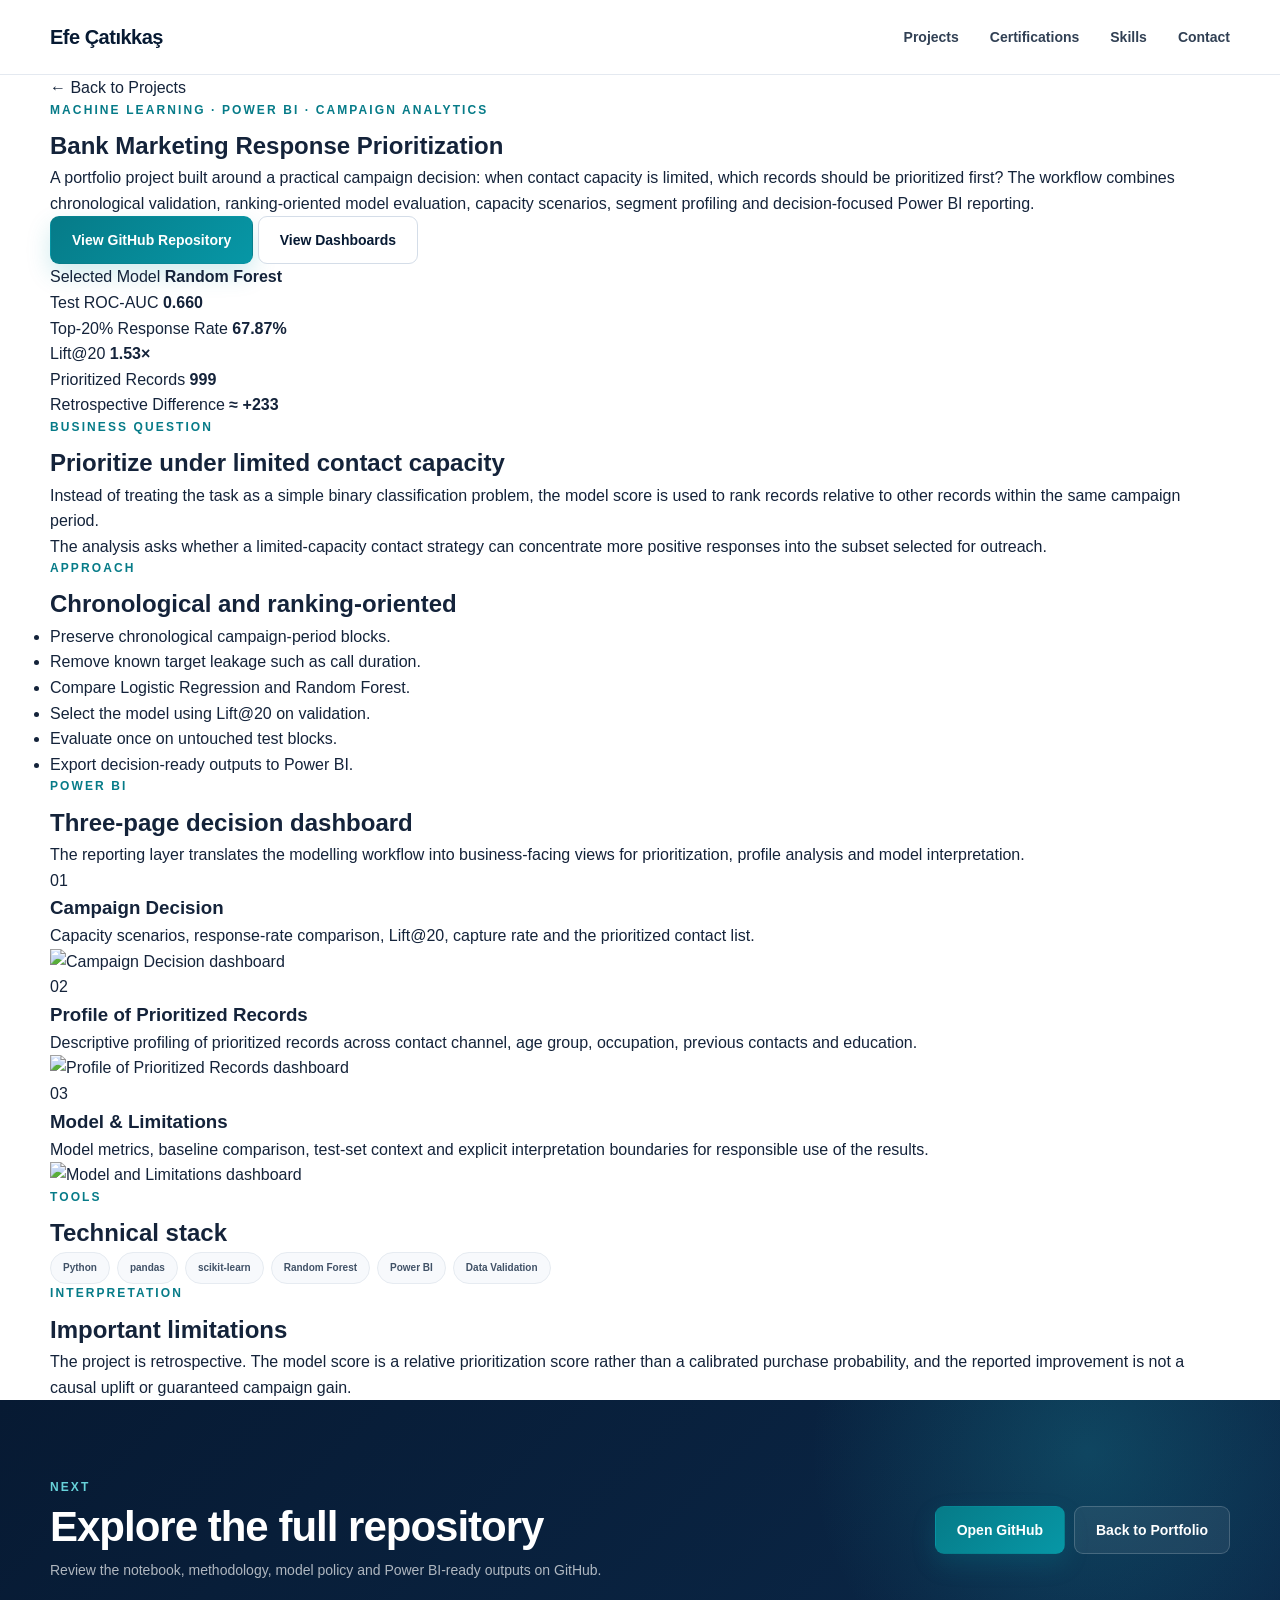
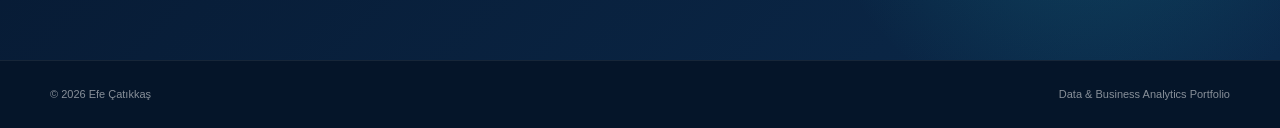
==== projects/bank-marketing.html @ 03efc144 "Add Bank Marketing case study page" ====
<!DOCTYPE html>
<html lang="en">

<head>
  <meta charset="UTF-8">
  <meta name="viewport" content="width=device-width, initial-scale=1.0">
  <meta
    name="description"
    content="Bank Marketing Response Prioritization case study by Efe Çatıkkaş: chronological validation, capacity-based prioritization, segment profiling and Power BI."
  >
  <title>Bank Marketing Response Prioritization | Efe Çatıkkaş</title>
  <link rel="stylesheet" href="../style.css">
</head>

<body class="case-study-page">

  <header class="site-header">
    <div class="container nav-container">
      <a href="../index.html" class="logo">Efe Çatıkkaş</a>
      <nav class="nav-menu">
        <a href="../index.html#projects">Projects</a>
        <a href="../index.html#certifications">Certifications</a>
        <a href="../index.html#skills">Skills</a>
        <a href="../index.html#contact">Contact</a>
      </nav>
    </div>
  </header>

  <main>

    <section class="case-hero">
      <div class="container case-hero-inner">
        <a href="../index.html#projects" class="case-back">← Back to Projects</a>

        <p class="section-kicker">MACHINE LEARNING · POWER BI · CAMPAIGN ANALYTICS</p>

        <h1>Bank Marketing Response Prioritization</h1>

        <p class="case-lead">
          A portfolio project built around a practical campaign decision:
          when contact capacity is limited, which records should be prioritized first?
          The workflow combines chronological validation, ranking-oriented model evaluation,
          capacity scenarios, segment profiling and decision-focused Power BI reporting.
        </p>

        <div class="case-actions">
          <a
            href="https://github.com/efe-catikkas/bank-marketing-response-prioritization_v1"
            target="_blank"
            rel="noopener noreferrer"
            class="btn btn-primary"
          >
            View GitHub Repository
          </a>
          <a href="#dashboards" class="btn btn-secondary">
            View Dashboards
          </a>
        </div>
      </div>
    </section>

    <section class="case-section">
      <div class="container">

        <div class="case-metrics">
          <div class="case-metric">
            <span>Selected Model</span>
            <strong>Random Forest</strong>
          </div>
          <div class="case-metric">
            <span>Test ROC-AUC</span>
            <strong>0.660</strong>
          </div>
          <div class="case-metric">
            <span>Top-20% Response Rate</span>
            <strong>67.87%</strong>
          </div>
          <div class="case-metric">
            <span>Lift@20</span>
            <strong>1.53×</strong>
          </div>
          <div class="case-metric">
            <span>Prioritized Records</span>
            <strong>999</strong>
          </div>
          <div class="case-metric">
            <span>Retrospective Difference</span>
            <strong>≈ +233</strong>
          </div>
        </div>

        <div class="case-two-column">

          <article class="case-panel">
            <p class="section-kicker">BUSINESS QUESTION</p>
            <h2>Prioritize under limited contact capacity</h2>
            <p>
              Instead of treating the task as a simple binary classification problem,
              the model score is used to rank records relative to other records within
              the same campaign period.
            </p>
            <p>
              The analysis asks whether a limited-capacity contact strategy can concentrate
              more positive responses into the subset selected for outreach.
            </p>
          </article>

          <article class="case-panel">
            <p class="section-kicker">APPROACH</p>
            <h2>Chronological and ranking-oriented</h2>
            <ul class="case-list">
              <li>Preserve chronological campaign-period blocks.</li>
              <li>Remove known target leakage such as call duration.</li>
              <li>Compare Logistic Regression and Random Forest.</li>
              <li>Select the model using Lift@20 on validation.</li>
              <li>Evaluate once on untouched test blocks.</li>
              <li>Export decision-ready outputs to Power BI.</li>
            </ul>
          </article>

        </div>

      </div>
    </section>

    <section class="case-section case-section-soft" id="dashboards">
      <div class="container">

        <div class="case-section-heading">
          <p class="section-kicker">POWER BI</p>
          <h2>Three-page decision dashboard</h2>
          <p>
            The reporting layer translates the modelling workflow into business-facing
            views for prioritization, profile analysis and model interpretation.
          </p>
        </div>

        <article class="dashboard-showcase">
          <div class="dashboard-copy">
            <span class="dashboard-number">01</span>
            <div>
              <h3>Campaign Decision</h3>
              <p>
                Capacity scenarios, response-rate comparison, Lift@20,
                capture rate and the prioritized contact list.
              </p>
            </div>
          </div>
          <a
            href="https://raw.githubusercontent.com/efe-catikkas/bank-marketing-response-prioritization_v1/main/images/dashboard_01_campaign_decision.png"
            target="_blank"
            rel="noopener noreferrer"
            class="dashboard-image-link"
          >
            <img
              src="https://raw.githubusercontent.com/efe-catikkas/bank-marketing-response-prioritization_v1/main/images/dashboard_01_campaign_decision.png"
              alt="Campaign Decision dashboard"
              loading="lazy"
            >
          </a>
        </article>

        <article class="dashboard-showcase">
          <div class="dashboard-copy">
            <span class="dashboard-number">02</span>
            <div>
              <h3>Profile of Prioritized Records</h3>
              <p>
                Descriptive profiling of prioritized records across contact channel,
                age group, occupation, previous contacts and education.
              </p>
            </div>
          </div>
          <a
            href="https://raw.githubusercontent.com/efe-catikkas/bank-marketing-response-prioritization_v1/main/images/dashboard_02_target_profile.png"
            target="_blank"
            rel="noopener noreferrer"
            class="dashboard-image-link"
          >
            <img
              src="https://raw.githubusercontent.com/efe-catikkas/bank-marketing-response-prioritization_v1/main/images/dashboard_02_target_profile.png"
              alt="Profile of Prioritized Records dashboard"
              loading="lazy"
            >
          </a>
        </article>

        <article class="dashboard-showcase">
          <div class="dashboard-copy">
            <span class="dashboard-number">03</span>
            <div>
              <h3>Model & Limitations</h3>
              <p>
                Model metrics, baseline comparison, test-set context and explicit
                interpretation boundaries for responsible use of the results.
              </p>
            </div>
          </div>
          <a
            href="https://raw.githubusercontent.com/efe-catikkas/bank-marketing-response-prioritization_v1/main/images/dashboard_03_model_limitations.png"
            target="_blank"
            rel="noopener noreferrer"
            class="dashboard-image-link"
          >
            <img
              src="https://raw.githubusercontent.com/efe-catikkas/bank-marketing-response-prioritization_v1/main/images/dashboard_03_model_limitations.png"
              alt="Model and Limitations dashboard"
              loading="lazy"
            >
          </a>
        </article>

      </div>
    </section>

    <section class="case-section">
      <div class="container">

        <div class="case-two-column">

          <article class="case-panel">
            <p class="section-kicker">TOOLS</p>
            <h2>Technical stack</h2>
            <div class="skill-tags case-tags">
              <span>Python</span>
              <span>pandas</span>
              <span>scikit-learn</span>
              <span>Random Forest</span>
              <span>Power BI</span>
              <span>Data Validation</span>
            </div>
          </article>

          <article class="case-panel">
            <p class="section-kicker">INTERPRETATION</p>
            <h2>Important limitations</h2>
            <p>
              The project is retrospective. The model score is a relative prioritization
              score rather than a calibrated purchase probability, and the reported
              improvement is not a causal uplift or guaranteed campaign gain.
            </p>
          </article>

        </div>

      </div>
    </section>

    <section class="contact-section">
      <div class="container contact-grid">
        <div>
          <p class="section-kicker">NEXT</p>
          <h2>Explore the full repository</h2>
          <p>
            Review the notebook, methodology, model policy and Power BI-ready outputs on GitHub.
          </p>
        </div>
        <div class="contact-actions">
          <a
            href="https://github.com/efe-catikkas/bank-marketing-response-prioritization_v1"
            target="_blank"
            rel="noopener noreferrer"
            class="btn btn-primary"
          >
            Open GitHub
          </a>
          <a href="../index.html#projects" class="btn btn-secondary">
            Back to Portfolio
          </a>
        </div>
      </div>
    </section>

  </main>

  <footer class="footer">
    <div class="container footer-content">
      <p>© 2026 Efe Çatıkkaş</p>
      <p>Data & Business Analytics Portfolio</p>
    </div>
  </footer>

</body>
</html>
---- style.css ----
/* =========================================================
   EFE ÇATIKKAŞ
   DATA & BUSINESS ANALYTICS PORTFOLIO
   ========================================================= */


/* =========================
   ROOT / DESIGN TOKENS
========================= */

:root {
  --navy: #071a33;
  --navy-2: #0b2443;
  --navy-3: #12345a;

  --teal: #0797a6;
  --teal-dark: #067b88;
  --teal-soft: #e8f7f8;

  --blue-soft: #eef5fb;

  --text: #14233a;
  --text-soft: #5f6f82;
  --text-light: #7a8998;

  --white: #ffffff;
  --background: #ffffff;
  --background-soft: #f7f9fc;

  --border: #e1e7ef;
  --border-dark: #d4dde8;

  --shadow-sm:
    0 5px 20px rgba(7, 26, 51, 0.06);

  --shadow-md:
    0 15px 40px rgba(7, 26, 51, 0.10);

  --shadow-lg:
    0 25px 60px rgba(7, 26, 51, 0.14);

  --radius-sm: 10px;
  --radius-md: 16px;
  --radius-lg: 24px;

  --container: 1180px;
}


/* =========================
   RESET
========================= */

* {
  margin: 0;
  padding: 0;
  box-sizing: border-box;
}

html {
  scroll-behavior: smooth;
  scroll-padding-top: 90px;
}

body {
  font-family:
    Inter,
    ui-sans-serif,
    -apple-system,
    BlinkMacSystemFont,
    "Segoe UI",
    Roboto,
    Helvetica,
    Arial,
    sans-serif;

  background: var(--background);
  color: var(--text);
  line-height: 1.6;
  -webkit-font-smoothing: antialiased;
}

a {
  color: inherit;
  text-decoration: none;
}

button,
a {
  -webkit-tap-highlight-color: transparent;
}

img {
  max-width: 100%;
  display: block;
}


/* =========================
   GENERAL LAYOUT
========================= */

.container {
  width: min(calc(100% - 48px), var(--container));
  margin: 0 auto;
}

.section {
  padding: 92px 0;
}

.section-soft {
  background: var(--background-soft);
}

.section-heading {
  display: flex;
  align-items: flex-end;
  justify-content: space-between;
  gap: 40px;
  margin-bottom: 40px;
}

.section-heading h2 {
  font-size: clamp(30px, 4vw, 42px);
  line-height: 1.15;
  letter-spacing: -1.3px;
  color: var(--navy);
}

.section-kicker {
  color: var(--teal-dark);
  font-size: 12px;
  font-weight: 800;
  letter-spacing: 2.1px;
  margin-bottom: 7px;
}

.section-description {
  max-width: 540px;
  color: var(--text-soft);
  font-size: 15px;
}


/* =========================
   NAVIGATION
========================= */

.site-header {
  position: sticky;
  top: 0;
  z-index: 1000;

  background: rgba(255, 255, 255, 0.92);
  backdrop-filter: blur(16px);
  -webkit-backdrop-filter: blur(16px);

  border-bottom: 1px solid rgba(225, 231, 239, 0.9);
}

.nav-container {
  min-height: 74px;

  display: flex;
  align-items: center;
  justify-content: space-between;
  gap: 30px;
}

.logo {
  color: var(--navy);
  font-weight: 800;
  font-size: 20px;
  letter-spacing: -0.5px;
  transition: color 0.2s ease;
}

.logo:hover {
  color: var(--teal-dark);
}

.nav-menu {
  display: flex;
  align-items: center;
  gap: 31px;
}

.nav-menu a {
  position: relative;

  font-size: 14px;
  font-weight: 600;
  color: #314054;

  transition: color 0.2s ease;
}

.nav-menu a::after {
  content: "";
  position: absolute;

  left: 0;
  bottom: -7px;

  width: 0;
  height: 2px;

  background: var(--teal);
  border-radius: 99px;

  transition: width 0.22s ease;
}

.nav-menu a:hover {
  color: var(--teal-dark);
}

.nav-menu a:hover::after {
  width: 100%;
}


/* =========================
   BUTTONS
========================= */

.btn {
  min-height: 48px;

  display: inline-flex;
  align-items: center;
  justify-content: center;

  padding: 0 21px;

  border-radius: 9px;

  font-size: 14px;
  font-weight: 700;

  border: 1px solid transparent;

  transition:
    transform 0.2s ease,
    box-shadow 0.2s ease,
    background 0.2s ease,
    border-color 0.2s ease;
}

.btn:hover {
  transform: translateY(-2px);
}

.btn-primary {
  background: linear-gradient(
    135deg,
    var(--teal-dark),
    var(--teal)
  );

  color: white;

  box-shadow:
    0 10px 25px rgba(7, 151, 166, 0.19);
}

.btn-primary:hover {
  box-shadow:
    0 14px 32px rgba(7, 151, 166, 0.26);
}

.btn-secondary {
  background: white;
  color: var(--navy);

  border-color: var(--border-dark);
}

.btn-secondary:hover {
  border-color: var(--teal);
  box-shadow: var(--shadow-sm);
}


/* =========================
   HERO
========================= */

.hero {
  position: relative;
  overflow: hidden;

  padding: 90px 0 98px;

  background:
    radial-gradient(
      circle at 90% 25%,
      rgba(7, 151, 166, 0.12),
      transparent 30%
    ),
    radial-gradient(
      circle at 72% 72%,
      rgba(39, 115, 180, 0.08),
      transparent 25%
    ),
    linear-gradient(
      180deg,
      #ffffff 0%,
      #fbfdff 100%
    );
}

.hero::before {
  content: "";

  position: absolute;
  width: 400px;
  height: 400px;

  top: 45px;
  right: -145px;

  border-radius: 50%;

  background:
    linear-gradient(
      135deg,
      rgba(7, 151, 166, 0.10),
      rgba(7, 151, 166, 0)
    );

  pointer-events: none;
}

.hero-grid {
  display: grid;
  grid-template-columns:
    minmax(0, 1.05fr)
    minmax(420px, 0.95fr);

  align-items: center;
  gap: 76px;
}

.hero-content {
  position: relative;
  z-index: 5;
}

.eyebrow {
  margin-bottom: 16px;

  color: #58708a;

  font-size: 12px;
  font-weight: 800;

  letter-spacing: 2.25px;
}

.hero h1 {
  color: var(--navy);

  font-size: clamp(54px, 7vw, 83px);
  line-height: 0.98;

  letter-spacing: -4px;
  font-weight: 800;

  margin-bottom: 25px;
}

.hero-description {
  max-width: 650px;

  color: var(--text-soft);

  font-size: clamp(18px, 2vw, 21px);
  line-height: 1.55;
}

.hero-actions {
  display: flex;
  flex-wrap: wrap;
  gap: 12px;

  margin-top: 33px;
}


/* =========================
   HERO ANALYTICS GRAPHIC
========================= */

.hero-visual {
  position: relative;

  min-height: 420px;

  display: flex;
  align-items: center;
  justify-content: center;
}

.analytics-card {
  background: rgba(255, 255, 255, 0.95);

  border: 1px solid rgba(210, 220, 231, 0.88);

  box-shadow: var(--shadow-md);
}

.main-analytics-card {
  position: relative;
  z-index: 3;

  width: min(100%, 430px);

  padding: 30px;

  border-radius: 20px;

  transform: rotate(-1deg);
}

.card-label {
  display: inline-block;

  color: var(--teal-dark);

  font-size: 10px;
  font-weight: 800;

  letter-spacing: 1.7px;

  margin-bottom: 8px;
}

.main-analytics-card h3 {
  color: var(--navy);

  font-size: 24px;
  line-height: 1.2;

  margin-bottom: 25px;
}

.mini-chart {
  height: 135px;

  padding: 15px 10px 0;

  display: flex;
  align-items: flex-end;
  justify-content: space-between;
  gap: 10px;

  border-bottom: 1px solid var(--border);

  background:
    repeating-linear-gradient(
      to bottom,
      transparent,
      transparent 32px,
      rgba(225, 231, 239, 0.75) 33px
    );
}

.mini-chart span {
  width: 10%;

  border-radius: 5px 5px 0 0;

  background:
    linear-gradient(
      to top,
      var(--teal-dark),
      #39bec8
    );
}

.hero-metrics {
  display: grid;
  grid-template-columns: repeat(3, 1fr);

  gap: 8px;

  margin-top: 19px;
}

.hero-metrics div {
  padding: 13px 8px;

  text-align: center;

  background: var(--background-soft);

  border-radius: 9px;
}

.hero-metrics strong {
  display: block;

  color: var(--teal-dark);

  font-size: 13px;
}

.hero-metrics span {
  display: block;

  margin-top: 2px;

  color: var(--text-light);

  font-size: 9px;
}

.floating-card {
  position: absolute;

  width: 175px;

  padding: 18px;

  border-radius: 14px;

  z-index: 2;
}

.floating-card span {
  display: block;

  color: var(--text-light);

  font-size: 10px;
  font-weight: 600;

  margin-bottom: 4px;
}

.floating-card strong {
  display: block;

  color: var(--navy);

  font-size: 13px;
}

.floating-card-one {
  left: -10px;
  bottom: 53px;

  transform: rotate(-5deg);
}

.floating-card-two {
  right: -18px;
  top: 44px;

  transform: rotate(5deg);
}


/* =========================
   PROJECTS
========================= */

.projects-grid {
  display: grid;

  grid-template-columns: repeat(3, 1fr);

  gap: 22px;
}

.project-card {
  overflow: hidden;

  display: flex;
  flex-direction: column;

  background: white;

  border: 1px solid var(--border);

  border-radius: var(--radius-md);

  box-shadow: var(--shadow-sm);

  transition:
    transform 0.25s ease,
    box-shadow 0.25s ease,
    border-color 0.25s ease;
}

.project-card:hover {
  transform: translateY(-7px);

  border-color: #cbd8e4;

  box-shadow: var(--shadow-md);
}

.project-preview {
  min-height: 250px;

  padding: 22px;

  border-bottom: 1px solid var(--border);

  background:
    linear-gradient(
      145deg,
      #f3f8fb,
      #ffffff
    );
}

.preview-top {
  display: flex;
  align-items: center;
  justify-content: space-between;

  margin-bottom: 22px;

  font-size: 10px;
  font-weight: 800;

  letter-spacing: 1.1px;

  color: var(--text-light);
}

.preview-top span:last-child {
  color: var(--teal-dark);
}

.preview-kpis {
  display: grid;

  grid-template-columns: repeat(3, 1fr);

  gap: 8px;

  margin-bottom: 25px;
}

.preview-kpis div {
  padding: 11px 8px;

  background: white;

  border: 1px solid var(--border);
  border-radius: 8px;

  box-shadow:
    0 4px 12px rgba(7, 26, 51, 0.035);
}

.preview-kpis small {
  display: block;

  color: var(--text-light);

  font-size: 9px;

  margin-bottom: 2px;
}

.preview-kpis strong {
  color: var(--navy);

  font-size: 15px;
}


/* Power BI preview */

.powerbi-preview {
  background:
    linear-gradient(
      135deg,
      #edf9fa,
      #f7fbfe 50%,
      #ffffff
    );
}

.preview-chart {
  height: 100px;

  display: flex;
  align-items: flex-end;
  gap: 8px;

  padding: 12px 14px 0;

  border-radius: 8px;

  background: rgba(255, 255, 255, 0.9);

  border: 1px solid var(--border);
}

.preview-chart span {
  flex: 1;

  min-height: 12px;

  background:
    linear-gradient(
      to top,
      #087d8a,
      #31b7c2
    );

  border-radius: 3px 3px 0 0;
}


/* Forensic preview */

.forensic-preview {
  background:
    linear-gradient(
      135deg,
      #f3f7fb,
      #ffffff
    );
}

.risk-bars {
  padding: 14px;

  border: 1px solid var(--border);

  border-radius: 9px;

  background: white;
}

.risk-bars div {
  display: grid;

  grid-template-columns: 98px 1fr;

  align-items: center;

  gap: 9px;

  margin-bottom: 11px;
}

.risk-bars div:last-child {
  margin-bottom: 0;
}

.risk-bars span {
  color: var(--text-soft);

  font-size: 9px;
}

.risk-bars i {
  display: block;

  height: 9px;

  border-radius: 99px;

  background:
    linear-gradient(
      to right,
      var(--navy-3),
      #4c85ba
    );
}


/* P2P preview */

.process-preview {
  background:
    linear-gradient(
      135deg,
      #eff8fb,
      #ffffff
    );
}

.process-flow {
  display: flex;
  align-items: center;
  justify-content: space-between;

  gap: 4px;

  margin: 37px 0 34px;
}

.process-flow div {
  flex: 1;

  padding: 12px 4px;

  background: white;

  border: 1px solid #bbd7e2;

  border-radius: 7px;

  color: var(--navy);

  text-align: center;

  font-size: 9px;
  font-weight: 700;

  box-shadow:
    0 4px 10px rgba(7, 26, 51, 0.04);
}

.process-flow span {
  color: var(--teal);
  font-size: 14px;
  font-weight: 800;
}

.process-summary {
  display: grid;
  grid-template-columns: repeat(2, 1fr);

  gap: 8px;
}

.process-summary div {
  padding: 10px;

  background: white;

  border: 1px solid var(--border);

  border-radius: 8px;
}

.process-summary small {
  display: block;

  color: var(--text-light);

  font-size: 9px;
}

.process-summary strong {
  color: var(--navy);
  font-size: 15px;
}


/* Project content */

.project-content {
  flex: 1;

  display: flex;
  flex-direction: column;

  padding: 23px;
}

.project-content h3 {
  min-height: 54px;

  color: var(--navy);

  font-size: 19px;
  line-height: 1.35;

  letter-spacing: -0.3px;

  margin-bottom: 13px;
}

.tags,
.skill-tags {
  display: flex;
  flex-wrap: wrap;

  gap: 7px;
}

.tags {
  margin-bottom: 15px;
}

.tags span,
.skill-tags span {
  display: inline-flex;
  align-items: center;

  min-height: 29px;

  padding: 0 10px;

  border-radius: 99px;

  background: #edf4f7;

  color: #3d6273;

  font-size: 10px;
  font-weight: 650;
}

.project-content p {
  color: var(--text-soft);

  font-size: 13px;
  line-height: 1.65;

  margin-bottom: 20px;
}

.project-actions {
  display: flex;
  gap: 8px;

  margin-top: auto;
}

.project-link {
  min-height: 42px;

  display: inline-flex;
  align-items: center;
  justify-content: center;

  flex: 1;

  padding: 0 14px;

  border-radius: 8px;

  border: 1px solid var(--border-dark);

  color: var(--navy);

  font-size: 12px;
  font-weight: 700;

  transition:
    background 0.2s ease,
    color 0.2s ease,
    border-color 0.2s ease,
    transform 0.2s ease;
}

.project-link:hover {
  transform: translateY(-1px);

  border-color: var(--teal);
}

.primary-link {
  color: white;

  background: var(--navy);

  border-color: var(--navy);
}

.primary-link:hover {
  color: white;

  background: var(--navy-2);

  border-color: var(--navy-2);
}


/* =========================
   CERTIFICATIONS
========================= */

.certifications-grid {
  display: grid;

  grid-template-columns: repeat(2, 1fr);

  gap: 20px;
}

.cert-card {
  min-height: 220px;

  display: grid;
  grid-template-columns: 54px 1fr;

  align-items: start;

  gap: 17px;

  padding: 24px;

  background: white;

  border: 1px solid var(--border);

  border-radius: var(--radius-md);

  box-shadow: var(--shadow-sm);

  transition:
    transform 0.22s ease,
    box-shadow 0.22s ease;
}

.cert-card:hover {
  transform: translateY(-5px);
  box-shadow: var(--shadow-md);
}

.cert-icon {
  width: 50px;
  height: 50px;

  display: flex;
  align-items: center;
  justify-content: center;

  border-radius: 13px;

  background:
    linear-gradient(
      135deg,
      var(--navy),
      var(--teal)
    );

  color: white;

  font-size: 20px;
  font-weight: 800;
}

.issuer {
  color: var(--teal-dark);

  font-size: 11px;
  font-weight: 800;

  letter-spacing: 0.6px;

  margin-bottom: 3px;
}

.cert-card h3 {
  color: var(--navy);

  font-size: 17px;
  line-height: 1.35;

  margin-bottom: 9px;
}

.cert-card p:not(.issuer) {
  color: var(--text-soft);

  font-size: 12px;
  line-height: 1.6;

  margin-bottom: 12px;
}

.text-link {
  color: var(--teal-dark);

  font-size: 12px;
  font-weight: 750;
}

.text-link:hover {
  text-decoration: underline;
}


/* =========================
   SKILLS
========================= */

.skills-grid {
  display: grid;

  grid-template-columns: repeat(3, 1fr);

  gap: 20px;
}

.skill-card {
  min-height: 160px;

  padding: 24px;

  background: white;

  border: 1px solid var(--border);

  border-radius: var(--radius-md);

  box-shadow: var(--shadow-sm);
}

.skill-card h3 {
  color: var(--navy);

  font-size: 17px;

  margin-bottom: 18px;
}

.skill-tags span {
  min-height: 32px;

  padding: 0 12px;

  background: var(--background-soft);

  border: 1px solid #e6ebf1;

  color: #415267;
}


/* =========================
   EDUCATION
========================= */

.education-card {
  display: flex;
  align-items: center;
  justify-content: space-between;

  gap: 40px;

  padding: 30px 32px;

  background: white;

  border: 1px solid var(--border);

  border-radius: var(--radius-md);

  box-shadow: var(--shadow-sm);
}

.education-card h3 {
  color: var(--navy);

  font-size: 20px;

  margin-bottom: 8px;
}

.education-card p:not(.issuer) {
  max-width: 670px;

  color: var(--text-soft);

  font-size: 13px;
}

.education-highlight {
  flex-shrink: 0;

  padding: 10px 16px;

  border-radius: 99px;

  background: var(--teal-soft);

  color: var(--teal-dark);

  font-size: 12px;
  font-weight: 800;
}


/* =========================
   CONTACT
========================= */

.contact-section {
  padding: 78px 0;

  color: white;

  background:
    radial-gradient(
      circle at 85% 20%,
      rgba(33, 185, 198, 0.22),
      transparent 25%
    ),
    linear-gradient(
      135deg,
      #071a33,
      #0b294a
    );
}

.contact-section .section-kicker {
  color: #67d2da;
}

.contact-grid {
  display: flex;
  align-items: center;
  justify-content: space-between;

  gap: 50px;
}

.contact-section h2 {
  font-size: clamp(30px, 4vw, 42px);

  line-height: 1.1;

  letter-spacing: -1px;

  margin-bottom: 9px;
}

.contact-section p:not(.section-kicker) {
  color: rgba(255, 255, 255, 0.68);

  font-size: 14px;
}

.contact-actions {
  display: flex;
  flex-wrap: wrap;
  justify-content: flex-end;

  gap: 9px;
}

.contact-section .btn-secondary {
  background: rgba(255, 255, 255, 0.07);

  color: white;

  border-color: rgba(255, 255, 255, 0.18);
}

.contact-section .btn-secondary:hover {
  border-color: rgba(255, 255, 255, 0.5);

  background: rgba(255, 255, 255, 0.12);
}


/* =========================
   FOOTER
========================= */

.footer {
  padding: 25px 0;

  background: #051529;

  color: rgba(255, 255, 255, 0.52);

  border-top: 1px solid rgba(255, 255, 255, 0.07);
}

.footer-content {
  display: flex;
  align-items: center;
  justify-content: space-between;

  gap: 20px;

  font-size: 11px;
}


/* =========================
   RESPONSIVE - TABLET
========================= */

@media (max-width: 1000px) {

  .hero-grid {
    grid-template-columns: 1fr;
    gap: 30px;
  }

  .hero {
    padding-top: 70px;
  }

  .hero-content {
    max-width: 760px;
  }

  .hero-visual {
    width: 100%;
    max-width: 650px;

    margin: 0 auto;
  }

  .projects-grid,
  .certifications-grid,
  .skills-grid {
    grid-template-columns: repeat(2, 1fr);
  }

  .project-card:last-child {
    grid-column: 1 / -1;
    max-width: 560px;
    width: 100%;
    margin: 0 auto;
  }

  .section-heading {
    align-items: flex-start;
    flex-direction: column;

    gap: 10px;
  }

  .contact-grid {
    flex-direction: column;
    align-items: flex-start;
  }

  .contact-actions {
    justify-content: flex-start;
  }

}


/* =========================
   RESPONSIVE - MOBILE
========================= */

@media (max-width: 720px) {

  .container {
    width: min(calc(100% - 32px), var(--container));
  }

  .section {
    padding: 68px 0;
  }


  /* Nav */

  .nav-container {
    min-height: 66px;
  }

  .logo {
    font-size: 17px;
  }

  .nav-menu {
    gap: 15px;

    overflow-x: auto;

    max-width: 65%;

    scrollbar-width: none;
  }

  .nav-menu::-webkit-scrollbar {
    display: none;
  }

  .nav-menu a {
    flex-shrink: 0;

    font-size: 11px;
  }


  /* Hero */

  .hero {
    padding: 65px 0 70px;
  }

  .hero h1 {
    font-size: clamp(48px, 16vw, 67px);

    letter-spacing: -3px;
  }

  .eyebrow {
    font-size: 10px;
  }

  .hero-description {
    font-size: 17px;
  }

  .hero-actions {
    display: grid;
    grid-template-columns: 1fr;
  }

  .hero-actions .btn {
    width: 100%;
  }

  .hero-visual {
    min-height: 350px;
  }

  .main-analytics-card {
    padding: 22px;
  }

  .floating-card {
    display: none;
  }


  /* Sections */

  .projects-grid,
  .certifications-grid,
  .skills-grid {
    grid-template-columns: 1fr;
  }

  .project-card:last-child {
    grid-column: auto;

    max-width: none;
  }

  .project-preview {
    min-height: 230px;
  }

  .cert-card {
    grid-template-columns: 47px 1fr;
  }


  /* Education */

  .education-card {
    flex-direction: column;
    align-items: flex-start;

    padding: 25px;
  }


  /* Contact */

  .contact-section {
    padding: 65px 0;
  }

  .contact-actions {
    display: grid;
    grid-template-columns: repeat(2, 1fr);

    width: 100%;
  }


  /* Footer */

  .footer-content {
    flex-direction: column;
    align-items: flex-start;

    gap: 5px;
  }

}


/* =========================
   RESPONSIVE - SMALL MOBILE
========================= */

@media (max-width: 470px) {

  .nav-menu a:nth-child(4),
  .nav-menu a:nth-child(5) {
    display: none;
  }

  .hero-metrics {
    grid-template-columns: 1fr;
  }

  .mini-chart {
    height: 115px;
  }

  .preview-kpis {
    grid-template-columns: 1fr;
  }

  .project-preview {
    min-height: auto;
  }

  .process-flow {
    flex-wrap: wrap;
  }

  .process-flow div {
    min-width: 40%;
  }

  .process-flow span {
    display: none;
  }

  .project-actions {
    flex-direction: column;
  }

  .contact-actions {
    grid-template-columns: 1fr;
  }

}/* Efe Çatıkkaş Portfolio Styles */


/* Certificate thumbnail + hover preview */

.cert-card-with-preview {
  grid-template-columns: 104px 1fr;
}

.certificate-thumb {
  position: relative;

  width: 104px;
  aspect-ratio: 1.414 / 1;

  display: block;
  align-self: start;

  overflow: visible;

  border: 1px solid var(--border-dark);
  border-radius: 9px;

  background: white;

  box-shadow:
    0 7px 18px rgba(7, 26, 51, 0.10);

  cursor: zoom-in;

  transition:
    transform 0.2s ease,
    box-shadow 0.2s ease;
}

.certificate-thumb > img {
  width: 100%;
  height: 100%;

  object-fit: contain;

  border-radius: 8px;
}

.certificate-thumb:hover {
  transform: translateY(-2px);

  box-shadow:
    0 10px 25px rgba(7, 26, 51, 0.15);
}

.certificate-thumb::after {
  content: "";

  position: fixed;
  inset: 0;

  z-index: 1998;

  background: rgba(3, 15, 30, 0.64);

  opacity: 0;
  visibility: hidden;

  pointer-events: none;

  transition:
    opacity 0.22s ease,
    visibility 0.22s ease;
}

.certificate-preview {
  position: fixed;

  left: 50%;
  top: 50%;

  z-index: 1999;

  width: min(86vw, 1100px);

  padding: 10px;

  background: white;

  border: 1px solid rgba(255, 255, 255, 0.65);
  border-radius: 14px;

  box-shadow:
    0 28px 80px rgba(0, 0, 0, 0.38);

  opacity: 0;
  visibility: hidden;

  pointer-events: none;

  transform:
    translate(-50%, -50%)
    scale(0.94);

  transition:
    opacity 0.22s ease,
    visibility 0.22s ease,
    transform 0.22s ease;
}

.certificate-preview img {
  width: 100%;
  max-height: 82vh;

  object-fit: contain;

  border-radius: 8px;
}

.certificate-thumb:hover::after,
.certificate-thumb:focus-visible::after {
  opacity: 1;
  visibility: visible;
}

.certificate-thumb:hover .certificate-preview,
.certificate-thumb:focus-visible .certificate-preview {
  opacity: 1;
  visibility: visible;

  transform:
    translate(-50%, -50%)
    scale(1);
}

@media (hover: none), (max-width: 720px) {

  .cert-card-with-preview {
    grid-template-columns: 92px 1fr;
  }

  .certificate-thumb {
    width: 92px;
  }

  .certificate-thumb::after,
  .certificate-preview {
    display: none;
  }

}
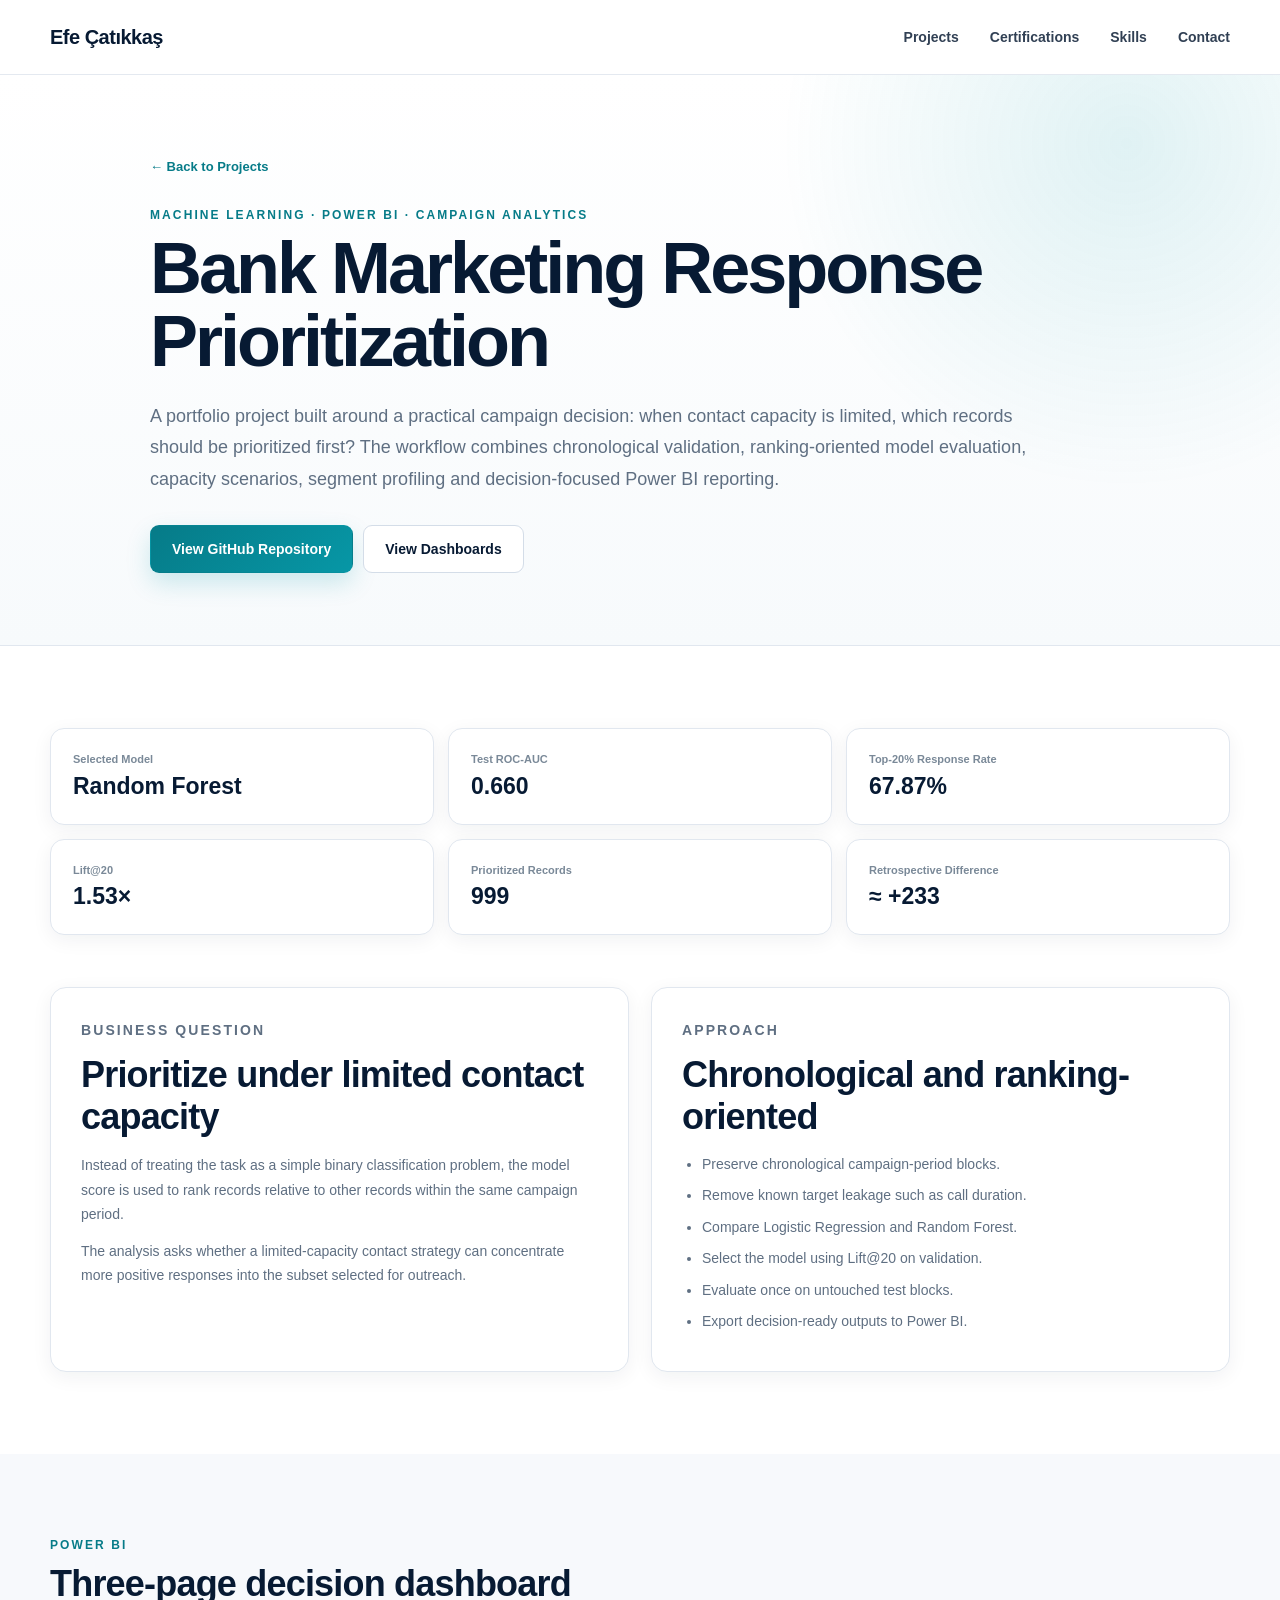
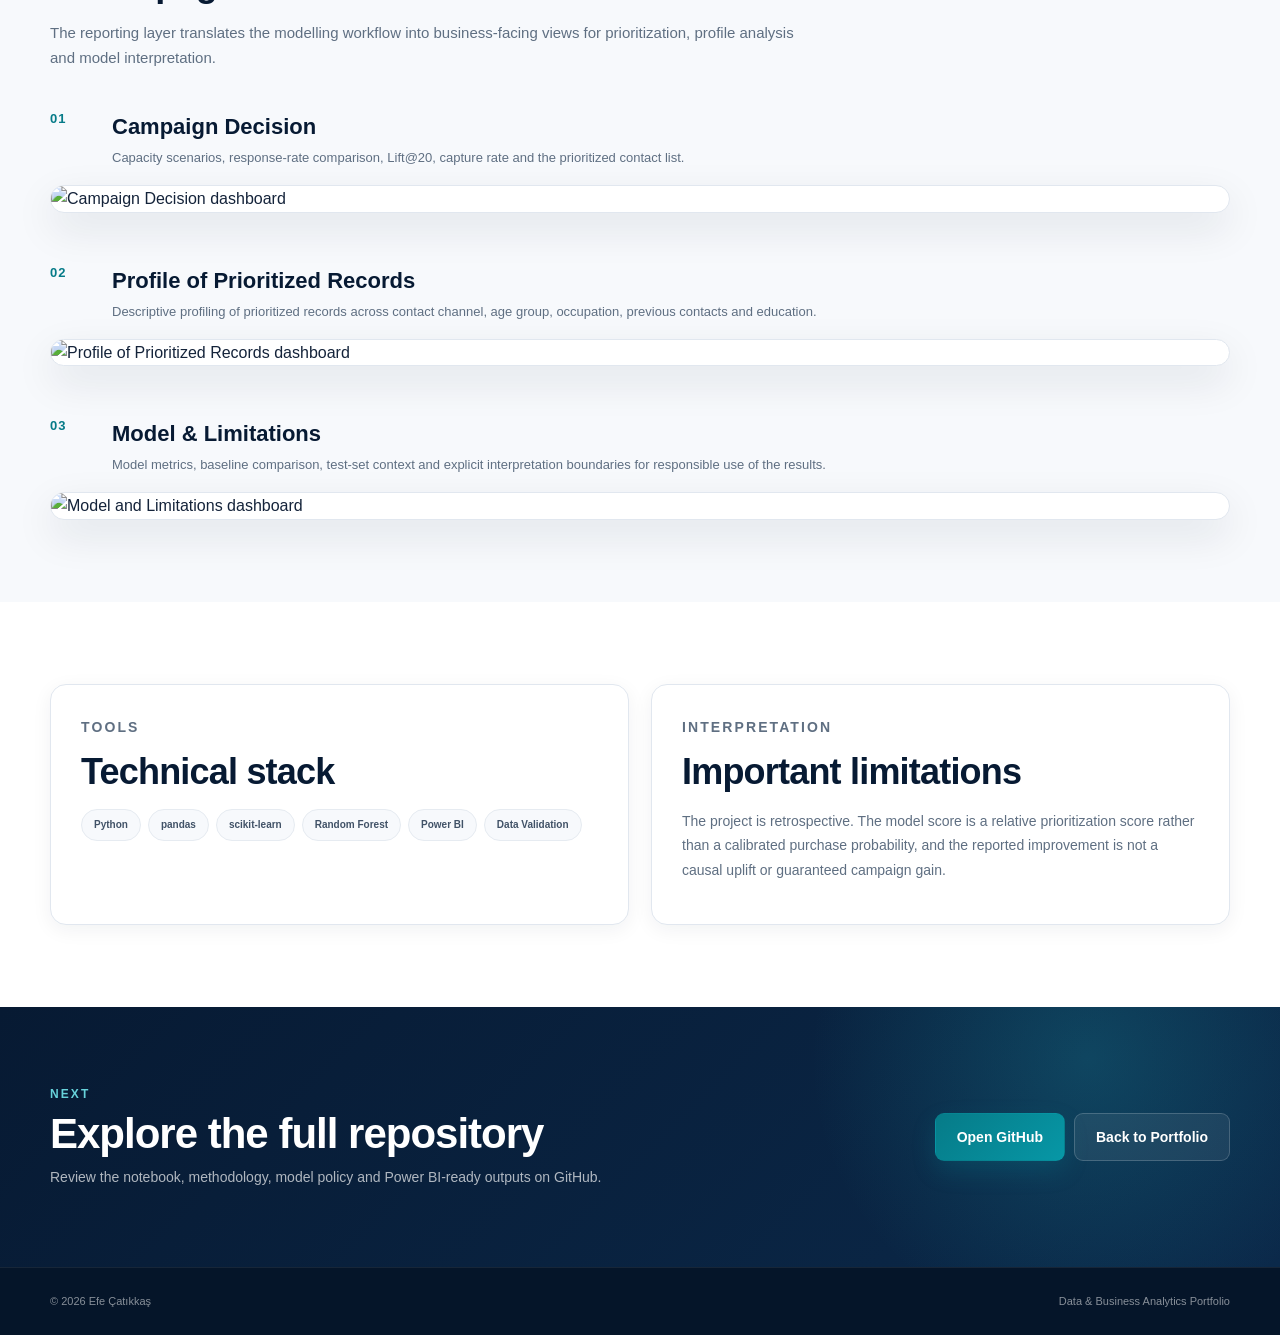
==== commit 7d6548eb: "Use English Bank Marketing dashboard images" ====
--- a/projects/bank-marketing.html
+++ b/projects/bank-marketing.html
@@ -147,13 +147,13 @@
             </div>
           </div>
           <a
-            href="https://raw.githubusercontent.com/efe-catikkas/bank-marketing-response-prioritization_v1/main/images/dashboard_01_campaign_decision.png"
+            href="../assets/projects/bank-marketing/dashboard_01_campaign_decision.png"
             target="_blank"
             rel="noopener noreferrer"
             class="dashboard-image-link"
           >
             <img
-              src="https://raw.githubusercontent.com/efe-catikkas/bank-marketing-response-prioritization_v1/main/images/dashboard_01_campaign_decision.png"
+              src="../assets/projects/bank-marketing/dashboard_01_campaign_decision.png"
               alt="Campaign Decision dashboard"
               loading="lazy"
             >
@@ -172,13 +172,13 @@
             </div>
           </div>
           <a
-            href="https://raw.githubusercontent.com/efe-catikkas/bank-marketing-response-prioritization_v1/main/images/dashboard_02_target_profile.png"
+            href="../assets/projects/bank-marketing/dashboard_02_target_profile.png"
             target="_blank"
             rel="noopener noreferrer"
             class="dashboard-image-link"
           >
             <img
-              src="https://raw.githubusercontent.com/efe-catikkas/bank-marketing-response-prioritization_v1/main/images/dashboard_02_target_profile.png"
+              src="../assets/projects/bank-marketing/dashboard_02_target_profile.png"
               alt="Profile of Prioritized Records dashboard"
               loading="lazy"
             >
@@ -197,13 +197,13 @@
             </div>
           </div>
           <a
-            href="https://raw.githubusercontent.com/efe-catikkas/bank-marketing-response-prioritization_v1/main/images/dashboard_03_model_limitations.png"
+            href="../assets/projects/bank-marketing/dashboard_03_model_limitations.png"
             target="_blank"
             rel="noopener noreferrer"
             class="dashboard-image-link"
           >
             <img
-              src="https://raw.githubusercontent.com/efe-catikkas/bank-marketing-response-prioritization_v1/main/images/dashboard_03_model_limitations.png"
+              src="../assets/projects/bank-marketing/dashboard_03_model_limitations.png"
               alt="Model and Limitations dashboard"
               loading="lazy"
             >
--- a/style.css
+++ b/style.css
@@ -1684,3 +1684,271 @@
   }
 
 }
+
+
+/* =========================
+   PROJECT IMAGE PREVIEWS
+========================= */
+
+.project-image-preview {
+  display: block;
+  padding: 0;
+  overflow: hidden;
+  background: #eef3f8;
+}
+
+.project-image-preview img {
+  width: 100%;
+  height: 250px;
+  object-fit: cover;
+  object-position: top center;
+  transition: transform 0.28s ease;
+}
+
+.project-card:hover .project-image-preview img {
+  transform: scale(1.025);
+}
+
+
+/* =========================
+   CASE STUDY PAGES
+========================= */
+
+.case-study-page {
+  background: #ffffff;
+}
+
+.case-hero {
+  padding: 78px 0 72px;
+  background:
+    radial-gradient(circle at 88% 12%, rgba(7,151,166,0.12), transparent 28%),
+    linear-gradient(180deg, #ffffff 0%, #f7fafc 100%);
+  border-bottom: 1px solid var(--border);
+}
+
+.case-hero-inner {
+  max-width: 980px;
+}
+
+.case-back {
+  display: inline-flex;
+  margin-bottom: 28px;
+  color: var(--teal-dark);
+  font-size: 13px;
+  font-weight: 750;
+}
+
+.case-hero h1 {
+  max-width: 900px;
+  color: var(--navy);
+  font-size: clamp(44px, 6vw, 72px);
+  line-height: 1.02;
+  letter-spacing: -3px;
+  margin-bottom: 22px;
+}
+
+.case-lead {
+  max-width: 880px;
+  color: var(--text-soft);
+  font-size: 18px;
+  line-height: 1.75;
+}
+
+.case-actions {
+  display: flex;
+  flex-wrap: wrap;
+  gap: 10px;
+  margin-top: 30px;
+}
+
+.case-section {
+  padding: 82px 0;
+}
+
+.case-section-soft {
+  background: var(--background-soft);
+}
+
+.case-metrics {
+  display: grid;
+  grid-template-columns: repeat(3, 1fr);
+  gap: 14px;
+  margin-bottom: 52px;
+}
+
+.case-metric {
+  padding: 22px;
+  background: white;
+  border: 1px solid var(--border);
+  border-radius: 14px;
+  box-shadow: var(--shadow-sm);
+}
+
+.case-metric span {
+  display: block;
+  color: var(--text-light);
+  font-size: 11px;
+  font-weight: 700;
+  margin-bottom: 4px;
+}
+
+.case-metric strong {
+  color: var(--navy);
+  font-size: 23px;
+  line-height: 1.2;
+}
+
+.case-two-column {
+  display: grid;
+  grid-template-columns: repeat(2, 1fr);
+  gap: 22px;
+}
+
+.case-panel {
+  padding: 30px;
+  background: white;
+  border: 1px solid var(--border);
+  border-radius: 16px;
+  box-shadow: var(--shadow-sm);
+}
+
+.case-panel h2,
+.case-section-heading h2 {
+  color: var(--navy);
+  font-size: clamp(26px, 3vw, 36px);
+  line-height: 1.15;
+  letter-spacing: -0.8px;
+  margin-bottom: 16px;
+}
+
+.case-panel p {
+  color: var(--text-soft);
+  font-size: 14px;
+  line-height: 1.75;
+  margin-bottom: 12px;
+}
+
+.case-list {
+  padding-left: 20px;
+  color: var(--text-soft);
+}
+
+.case-list li {
+  margin-bottom: 9px;
+  font-size: 14px;
+}
+
+.case-section-heading {
+  max-width: 760px;
+  margin-bottom: 38px;
+}
+
+.case-section-heading p:not(.section-kicker) {
+  color: var(--text-soft);
+  font-size: 15px;
+  line-height: 1.7;
+}
+
+.dashboard-showcase {
+  margin-bottom: 50px;
+}
+
+.dashboard-showcase:last-child {
+  margin-bottom: 0;
+}
+
+.dashboard-copy {
+  display: flex;
+  align-items: flex-start;
+  gap: 18px;
+  margin-bottom: 16px;
+}
+
+.dashboard-number {
+  min-width: 44px;
+  color: var(--teal-dark);
+  font-size: 13px;
+  font-weight: 800;
+  letter-spacing: 1px;
+}
+
+.dashboard-copy h3 {
+  color: var(--navy);
+  font-size: 22px;
+  margin-bottom: 4px;
+}
+
+.dashboard-copy p {
+  max-width: 720px;
+  color: var(--text-soft);
+  font-size: 13px;
+}
+
+.dashboard-image-link {
+  display: block;
+  overflow: hidden;
+  background: white;
+  border: 1px solid var(--border);
+  border-radius: 16px;
+  box-shadow: var(--shadow-md);
+}
+
+.dashboard-image-link img {
+  width: 100%;
+  height: auto;
+  transition: transform 0.25s ease;
+}
+
+.dashboard-image-link:hover img {
+  transform: scale(1.008);
+}
+
+.case-tags {
+  margin-top: 6px;
+}
+
+@media (max-width: 900px) {
+  .case-metrics {
+    grid-template-columns: repeat(2, 1fr);
+  }
+
+  .case-two-column {
+    grid-template-columns: 1fr;
+  }
+}
+
+@media (max-width: 620px) {
+  .case-hero {
+    padding: 58px 0 56px;
+  }
+
+  .case-hero h1 {
+    font-size: 46px;
+    letter-spacing: -2px;
+  }
+
+  .case-lead {
+    font-size: 16px;
+  }
+
+  .case-metrics {
+    grid-template-columns: 1fr;
+  }
+
+  .case-section {
+    padding: 62px 0;
+  }
+
+  .case-actions {
+    display: grid;
+    grid-template-columns: 1fr;
+  }
+
+  .case-actions .btn {
+    width: 100%;
+  }
+
+  .project-image-preview img {
+    height: 220px;
+  }
+}
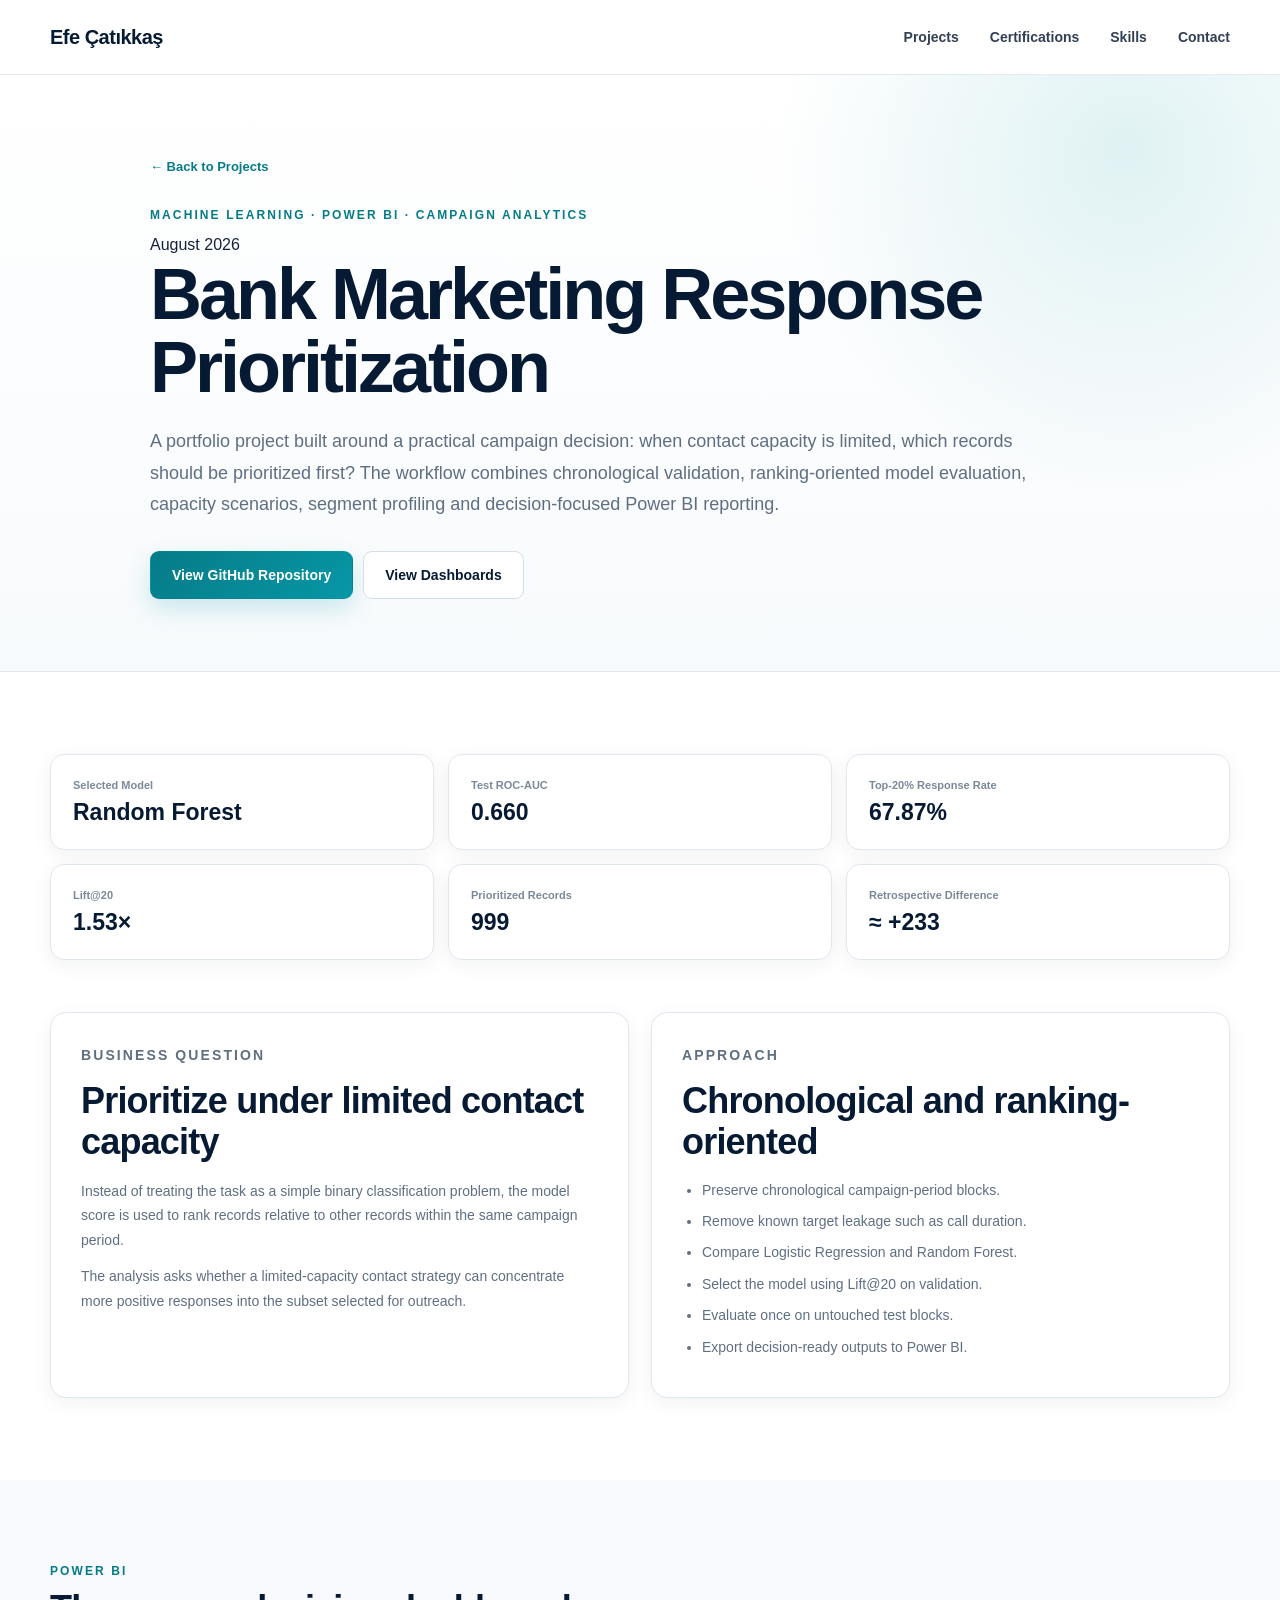
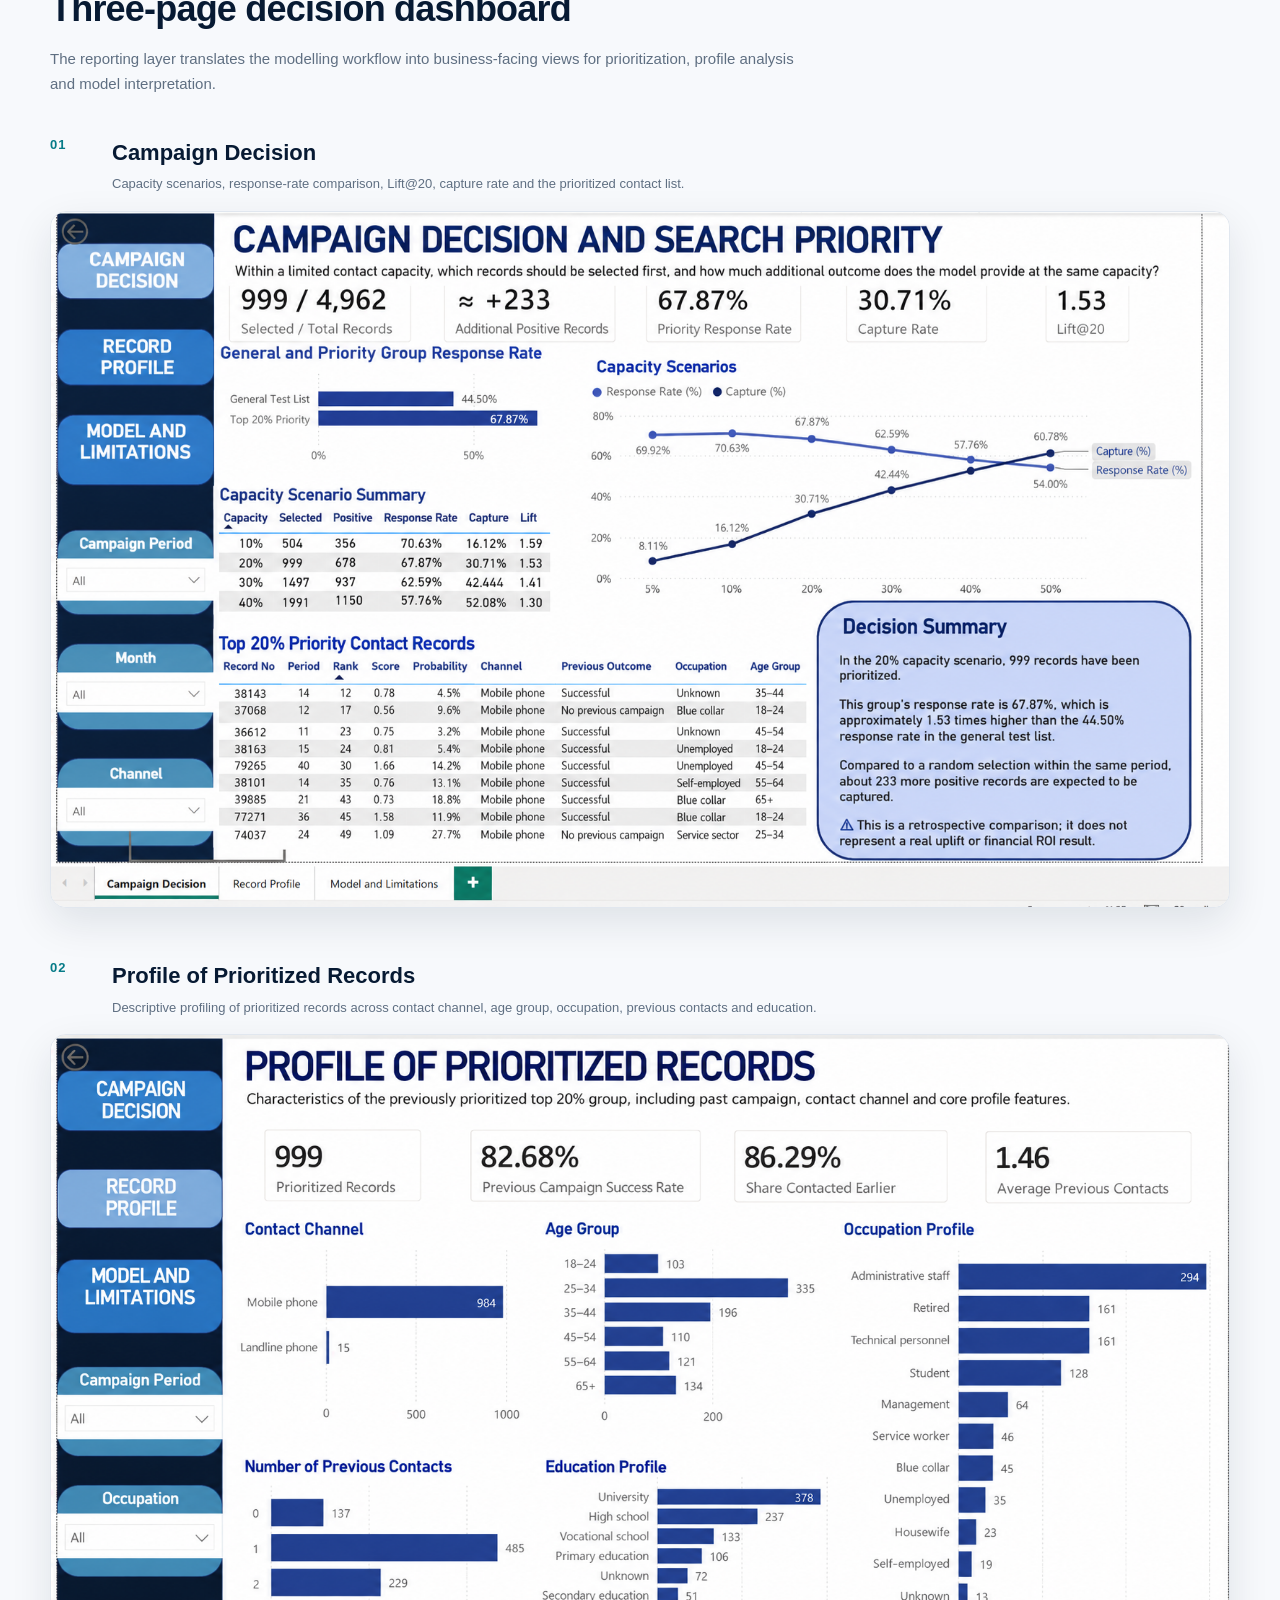
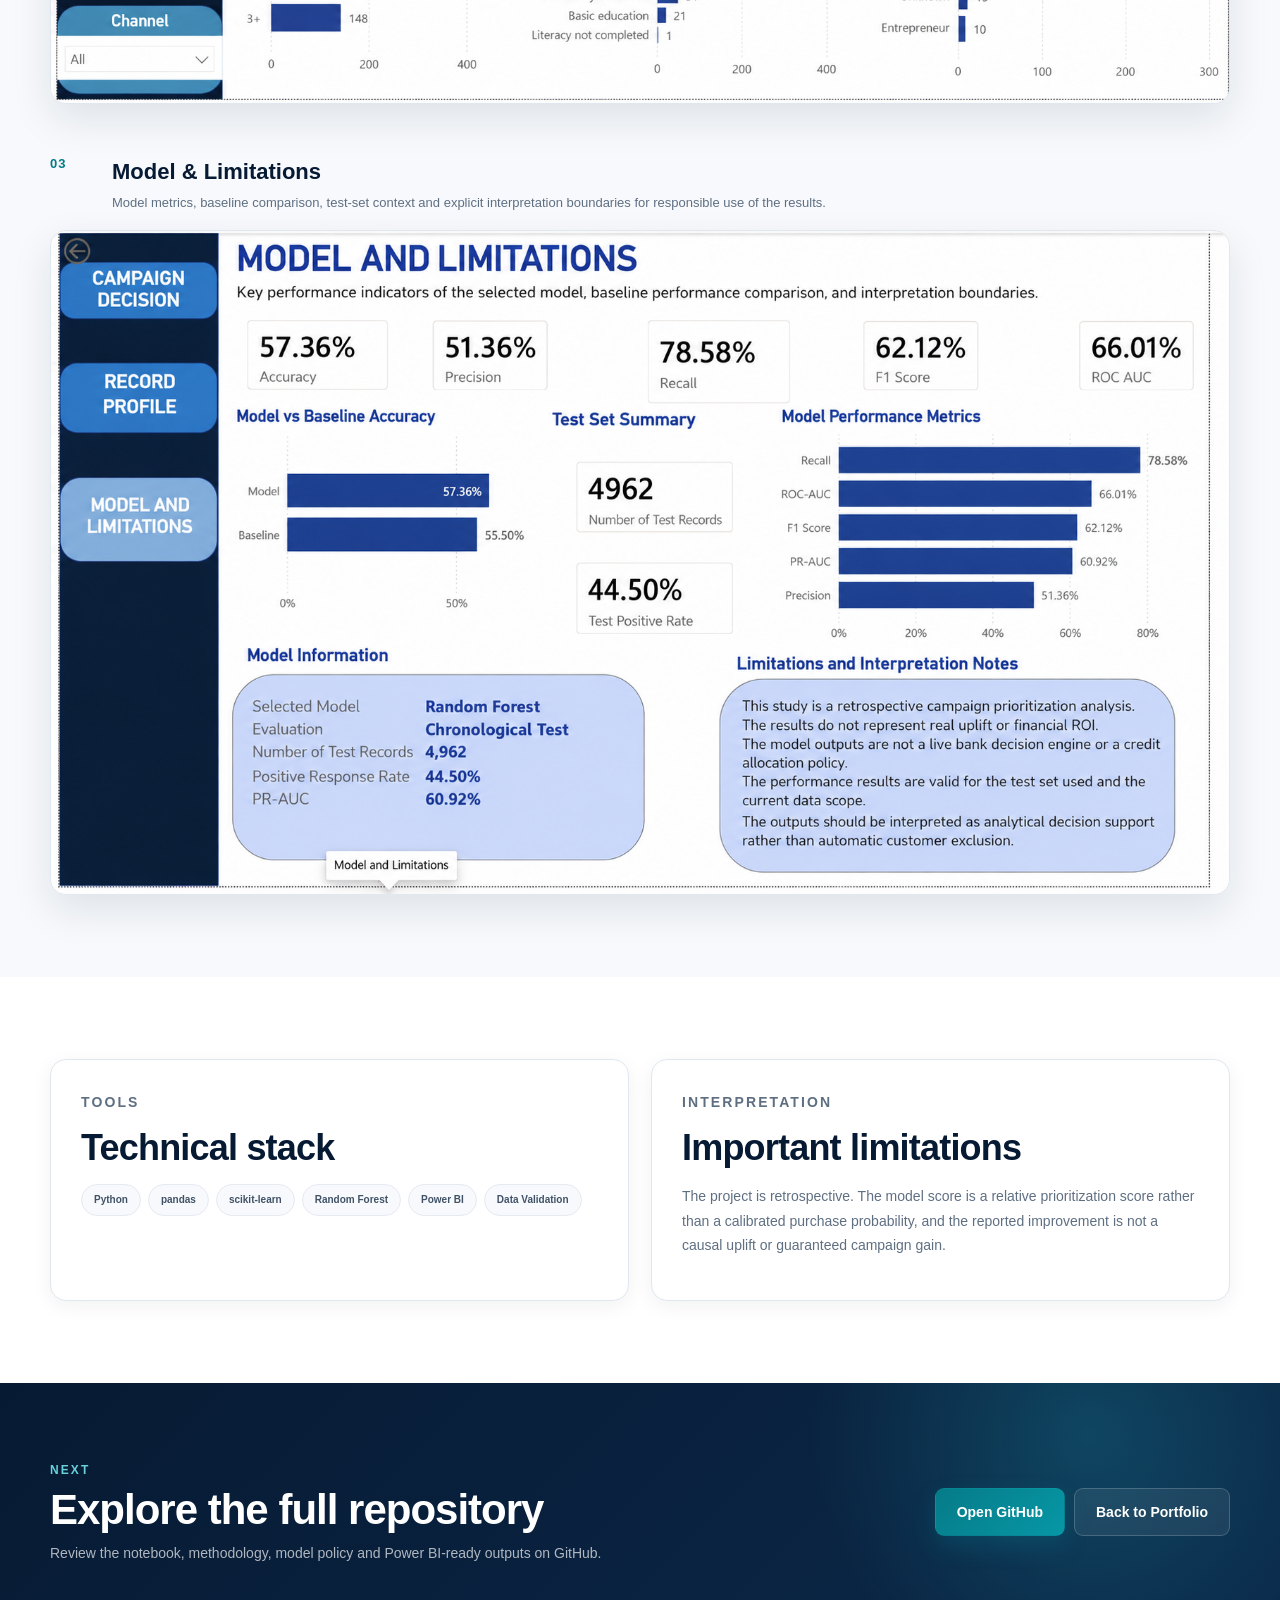
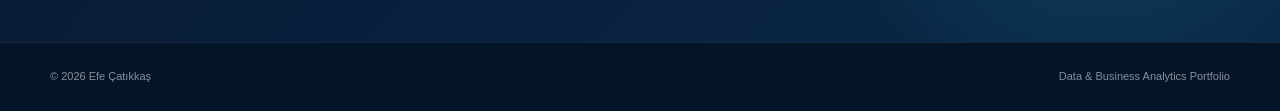
==== commit 40134694: "Add Bank Marketing project date" ====
--- a/projects/bank-marketing.html
+++ b/projects/bank-marketing.html
@@ -34,6 +34,8 @@
 
         <p class="section-kicker">MACHINE LEARNING · POWER BI · CAMPAIGN ANALYTICS</p>
 
+        <p class="case-date">August 2026</p>
+
         <h1>Bank Marketing Response Prioritization</h1>
 
         <p class="case-lead">
--- a/style.css
+++ b/style.css
@@ -1952,3 +1952,330 @@
     height: 220px;
   }
 }
+
+
+/* =========================================================
+   BANK MARKETING — VIEWPORT HOVER PREVIEW
+   Uses a body class toggled by script.js.
+   This avoids fixed-position elements being trapped inside
+   the transformed project card.
+========================================================= */
+
+.bank-marketing-card .project-image-preview {
+  cursor: zoom-in;
+}
+
+.bank-marketing-hover-overlay {
+  position: fixed;
+  inset: 0;
+  z-index: 10000;
+
+  display: flex;
+  align-items: center;
+  justify-content: center;
+
+  padding: 24px;
+
+  background: rgba(3, 15, 30, 0.78);
+  backdrop-filter: blur(2px);
+  -webkit-backdrop-filter: blur(2px);
+
+  opacity: 0;
+  visibility: hidden;
+  pointer-events: none;
+
+  transition:
+    opacity 0.18s ease,
+    visibility 0.18s ease;
+}
+
+.bank-marketing-hover-frame {
+  display: flex;
+  align-items: center;
+  justify-content: center;
+
+  max-width: 94vw;
+  max-height: 92vh;
+
+  padding: 10px;
+
+  background: #ffffff;
+  border: 1px solid rgba(255, 255, 255, 0.75);
+  border-radius: 14px;
+
+  box-shadow: 0 32px 90px rgba(0, 0, 0, 0.48);
+
+  transform: scale(0.97);
+  transition: transform 0.18s ease;
+}
+
+.bank-marketing-hover-frame img {
+  display: block;
+
+  width: auto;
+  height: auto;
+
+  max-width: min(92vw, 1450px);
+  max-height: calc(92vh - 20px);
+
+  object-fit: contain;
+
+  border-radius: 8px;
+}
+
+body.bank-preview-open .bank-marketing-hover-overlay {
+  opacity: 1;
+  visibility: visible;
+}
+
+body.bank-preview-open .bank-marketing-hover-frame {
+  transform: scale(1);
+}
+
+/* Prevent the normal project-card lift animation from interfering. */
+body.bank-preview-open .bank-marketing-card {
+  transform: none !important;
+}
+
+/* The small card image can still have a subtle hover cue. */
+.bank-marketing-card .project-image-preview > img {
+  transition:
+    transform 0.2s ease,
+    filter 0.2s ease;
+}
+
+.bank-marketing-card .project-image-preview:hover > img {
+  transform: scale(1.01);
+  filter: brightness(0.97);
+}
+
+@media (hover: none), (pointer: coarse), (max-width: 720px) {
+  .bank-marketing-hover-overlay {
+    display: none;
+  }
+
+  .bank-marketing-card .project-image-preview {
+    cursor: pointer;
+  }
+}
+
+
+/* Logistics card hover cue */
+.logistics-card .project-image-preview {
+  cursor: zoom-in;
+}
+
+.logistics-card .project-image-preview > img {
+  transition:
+    transform 0.2s ease,
+    filter 0.2s ease;
+}
+
+.logistics-card .project-image-preview:hover > img {
+  transform: scale(1.01);
+  filter: brightness(0.97);
+}
+
+
+
+/* =========================================================
+   BTT HUMANA — DASHBOARD GALLERY
+========================================================= */
+
+.btt-card .btt-project-preview {
+  cursor: zoom-in;
+}
+
+.btt-card .btt-project-preview > img {
+  transition:
+    transform 0.2s ease,
+    filter 0.2s ease;
+}
+
+.btt-card .btt-project-preview:hover > img {
+  transform: scale(1.01);
+  filter: brightness(0.97);
+}
+
+body.btt-gallery-open {
+  overflow: hidden;
+}
+
+.btt-gallery-overlay {
+  position: fixed;
+  inset: 0;
+  z-index: 12000;
+
+  display: flex;
+  align-items: center;
+  justify-content: center;
+
+  padding: 24px;
+
+  background: rgba(3, 15, 30, 0.82);
+
+  backdrop-filter: blur(3px);
+  -webkit-backdrop-filter: blur(3px);
+}
+
+.btt-gallery-frame {
+  position: relative;
+
+  display: flex;
+  align-items: center;
+  justify-content: center;
+
+  width: min(94vw, 1480px);
+  max-height: 92vh;
+
+  padding: 10px 10px 52px;
+
+  background: #ffffff;
+
+  border: 1px solid rgba(255, 255, 255, 0.75);
+  border-radius: 16px;
+
+  box-shadow:
+    0 32px 90px rgba(0, 0, 0, 0.50);
+}
+
+.btt-gallery-image {
+  display: block;
+
+  width: auto;
+  height: auto;
+
+  max-width: 100%;
+  max-height: calc(92vh - 72px);
+
+  object-fit: contain;
+
+  border-radius: 9px;
+}
+
+.btt-gallery-close,
+.btt-gallery-nav,
+.btt-gallery-dot {
+  font: inherit;
+  border: 0;
+  cursor: pointer;
+}
+
+.btt-gallery-close {
+  position: absolute;
+  top: 18px;
+  right: 18px;
+
+  z-index: 3;
+
+  width: 42px;
+  height: 42px;
+
+  display: flex;
+  align-items: center;
+  justify-content: center;
+
+  border-radius: 50%;
+
+  background: rgba(7, 26, 51, 0.88);
+  color: #ffffff;
+
+  font-size: 28px;
+  line-height: 1;
+}
+
+.btt-gallery-nav {
+  position: absolute;
+  top: 50%;
+
+  z-index: 3;
+
+  width: 48px;
+  height: 64px;
+
+  display: flex;
+  align-items: center;
+  justify-content: center;
+
+  transform: translateY(-50%);
+
+  border-radius: 12px;
+
+  background: rgba(7, 26, 51, 0.86);
+  color: #ffffff;
+
+  font-size: 38px;
+  line-height: 1;
+
+  transition:
+    background 0.18s ease,
+    transform 0.18s ease;
+}
+
+.btt-gallery-nav:hover {
+  background: rgba(7, 26, 51, 1);
+}
+
+.btt-gallery-prev {
+  left: 20px;
+}
+
+.btt-gallery-next {
+  right: 20px;
+}
+
+.btt-gallery-footer {
+  position: absolute;
+  left: 50%;
+  bottom: 14px;
+
+  display: flex;
+  align-items: center;
+  gap: 16px;
+
+  transform: translateX(-50%);
+}
+
+.btt-gallery-dots {
+  display: flex;
+  gap: 8px;
+}
+
+.btt-gallery-dot {
+  width: 10px;
+  height: 10px;
+
+  padding: 0;
+
+  border-radius: 50%;
+
+  background: #c7d2df;
+
+  transition:
+    transform 0.18s ease,
+    background 0.18s ease;
+}
+
+.btt-gallery-dot.is-active {
+  background: var(--teal);
+  transform: scale(1.28);
+}
+
+.btt-gallery-counter {
+  min-width: 38px;
+
+  color: var(--text-soft);
+
+  font-size: 12px;
+  font-weight: 700;
+}
+
+@media (hover: none), (pointer: coarse), (max-width: 720px) {
+  .btt-card .btt-project-preview {
+    cursor: default;
+  }
+
+  .btt-gallery-overlay {
+    display: none;
+  }
+}
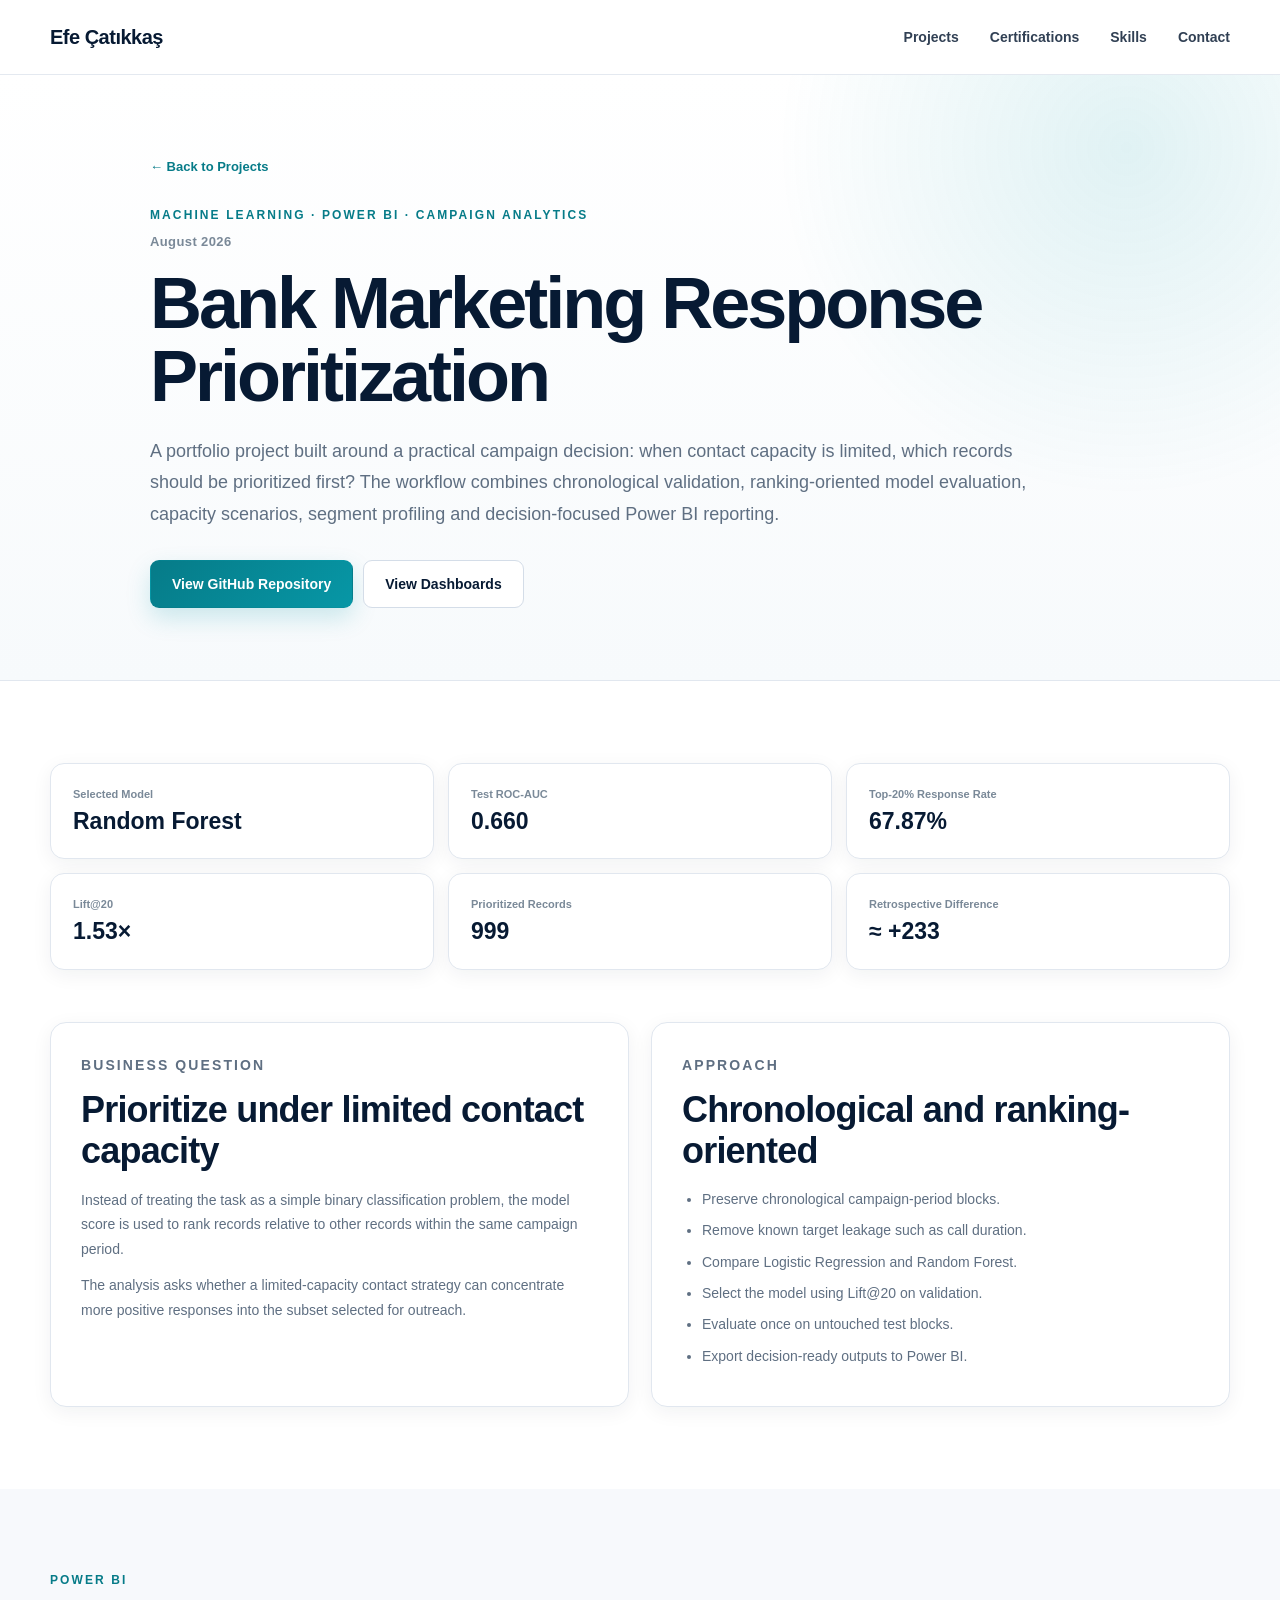
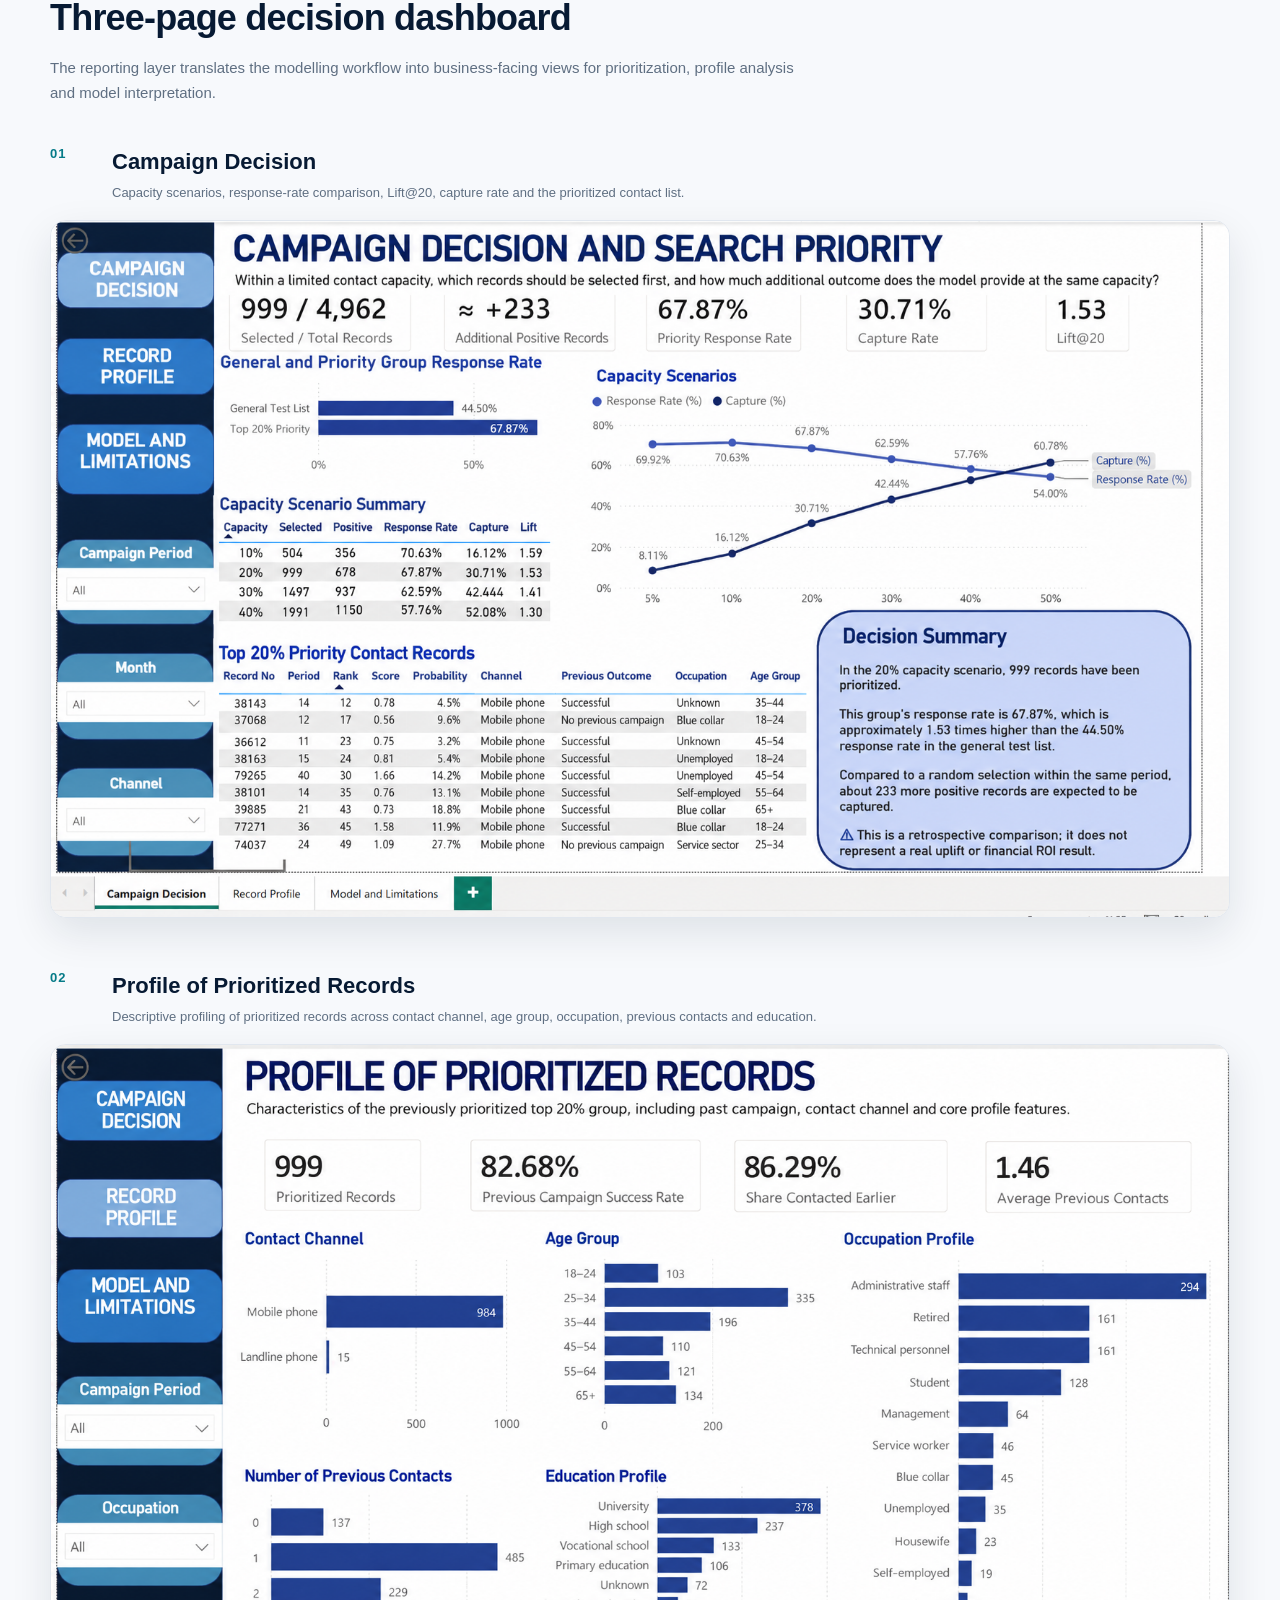
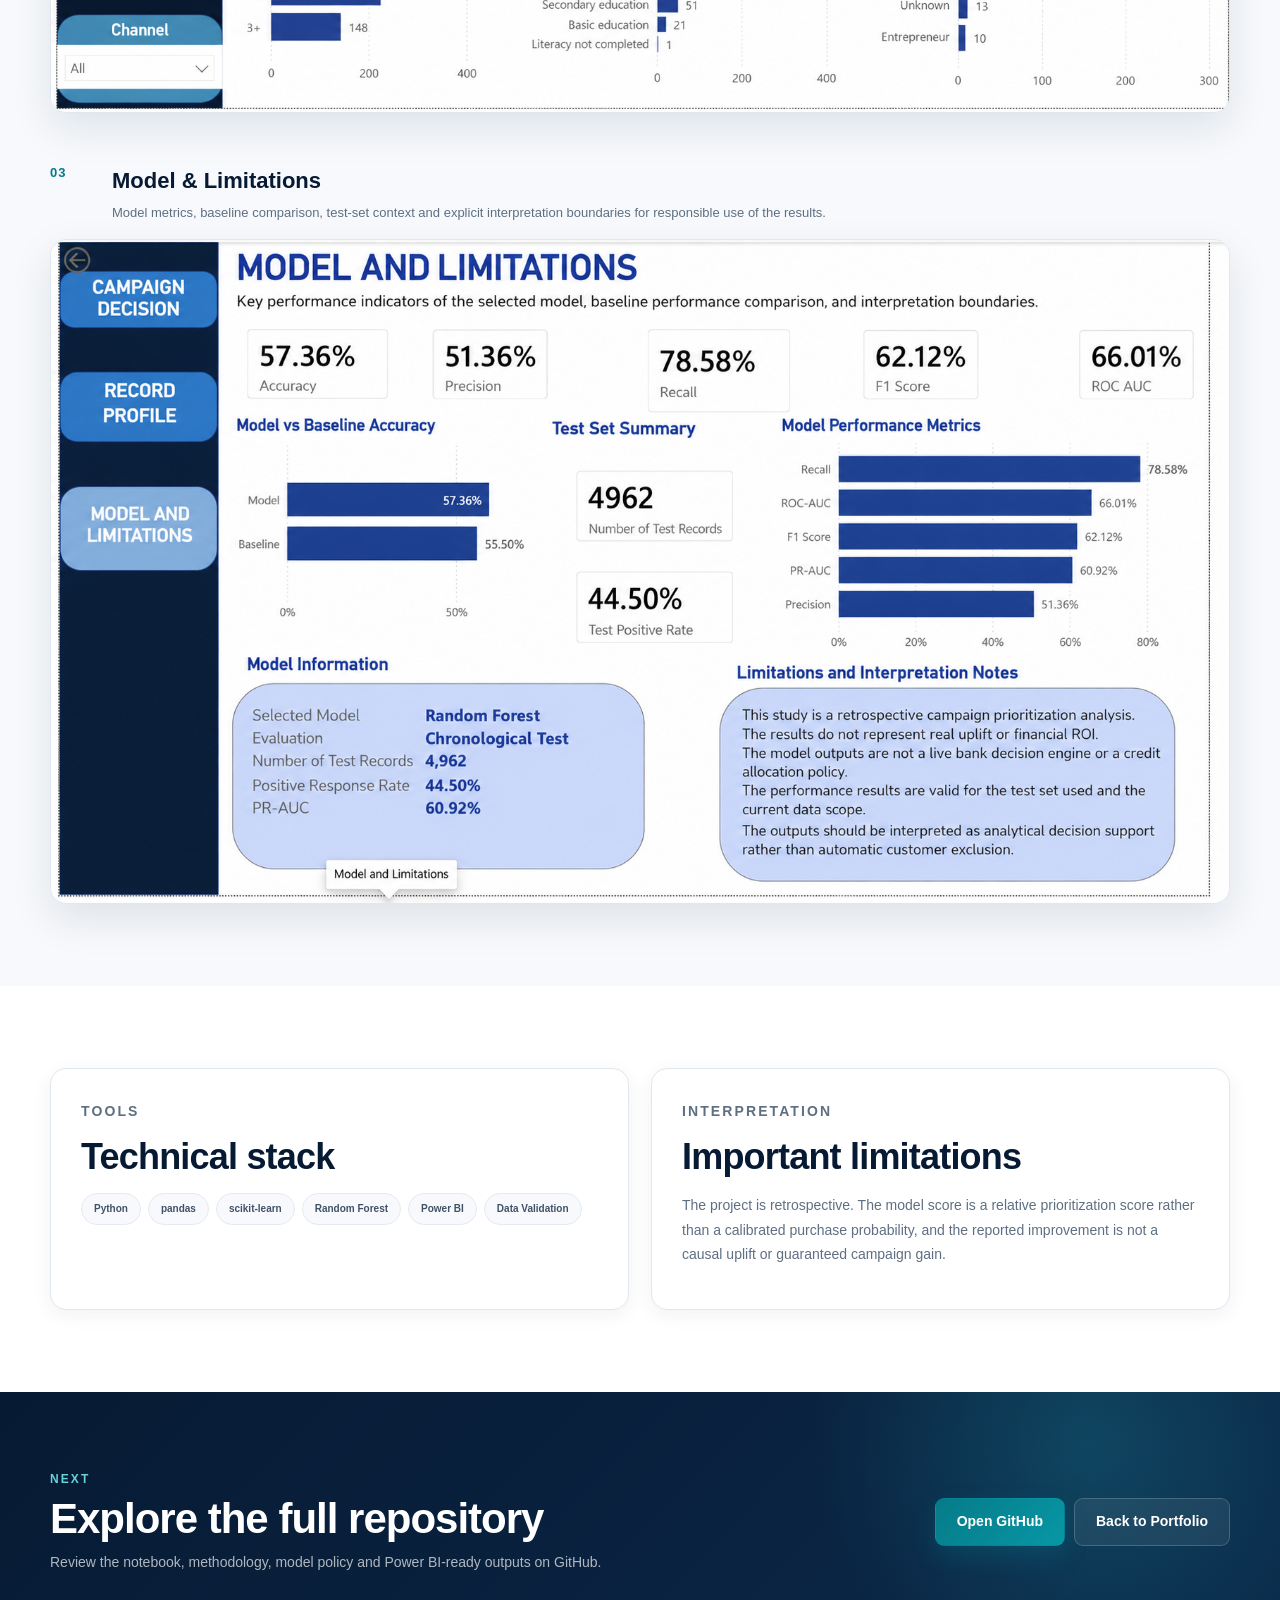
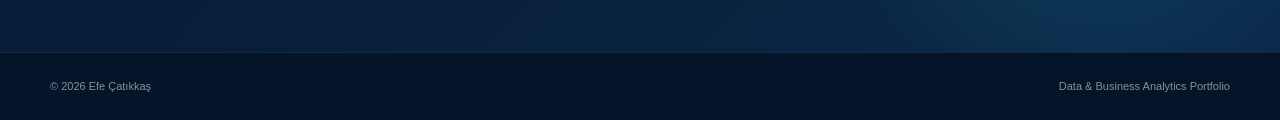
==== commit 6ce92ab5: "Add Google Analytics to projects/bank-marketing.html" ====
--- a/projects/bank-marketing.html
+++ b/projects/bank-marketing.html
@@ -10,6 +10,15 @@
   >
   <title>Bank Marketing Response Prioritization | Efe Çatıkkaş</title>
   <link rel="stylesheet" href="../style.css">
+  <!-- Google Analytics -->
+  <script async src="https://www.googletagmanager.com/gtag/js?id=G-0MSE517QBR"></script>
+  <script>
+    window.dataLayer = window.dataLayer || [];
+    function gtag(){dataLayer.push(arguments);}
+    gtag('js', new Date());
+    gtag('config', 'G-0MSE517QBR');
+  </script>
+
 </head>
 
 <body class="case-study-page">
--- a/style.css
+++ b/style.css
@@ -1954,222 +1954,162 @@
 }
 
 
+/* Project dates */
+
+.project-date {
+  margin: -2px 0 14px;
+
+  color: var(--text-light);
+
+  font-size: 12px;
+  font-weight: 700;
+  letter-spacing: 0.03em;
+}
+
+.case-date {
+  margin: 4px 0 14px;
+
+  color: var(--text-light);
+
+  font-size: 13px;
+  font-weight: 700;
+  letter-spacing: 0.03em;
+}
+
+
+
 /* =========================================================
-   BANK MARKETING — VIEWPORT HOVER PREVIEW
-   Uses a body class toggled by script.js.
-   This avoids fixed-position elements being trapped inside
-   the transformed project card.
+   UNIFIED PROJECT GALLERY
 ========================================================= */
 
-.bank-marketing-card .project-image-preview {
-  cursor: zoom-in;
-}
-
-.bank-marketing-hover-overlay {
+.project-gallery-trigger {
+  position: relative;
+  cursor: pointer;
+  outline: none;
+}
+
+.project-gallery-trigger::after {
+  content: "";
+  position: absolute;
+  inset: 0;
+  background: rgba(3, 15, 30, 0.00);
+  transition: background 0.2s ease;
+  pointer-events: none;
+}
+
+.project-preview-hint {
+  position: absolute;
+  left: 50%;
+  top: 50%;
+  z-index: 2;
+
+  min-width: max-content;
+  padding: 10px 15px;
+
+  border: 1px solid rgba(255, 255, 255, 0.72);
+  border-radius: 999px;
+
+  background: rgba(7, 26, 51, 0.88);
+  color: #ffffff;
+
+  font-size: 12px;
+  font-weight: 750;
+  letter-spacing: 0.01em;
+
+  opacity: 0;
+  visibility: hidden;
+
+  transform: translate(-50%, -44%);
+  transition:
+    opacity 0.2s ease,
+    visibility 0.2s ease,
+    transform 0.2s ease;
+
+  pointer-events: none;
+}
+
+.project-gallery-trigger:hover::after,
+.project-gallery-trigger:focus-visible::after {
+  background: rgba(3, 15, 30, 0.28);
+}
+
+.project-gallery-trigger:hover .project-preview-hint,
+.project-gallery-trigger:focus-visible .project-preview-hint {
+  opacity: 1;
+  visibility: visible;
+  transform: translate(-50%, -50%);
+}
+
+body.project-gallery-open {
+  overflow: hidden;
+}
+
+.project-gallery-overlay {
   position: fixed;
   inset: 0;
-  z-index: 10000;
+  z-index: 15000;
 
   display: flex;
   align-items: center;
   justify-content: center;
 
-  padding: 24px;
-
-  background: rgba(3, 15, 30, 0.78);
-  backdrop-filter: blur(2px);
-  -webkit-backdrop-filter: blur(2px);
-
-  opacity: 0;
-  visibility: hidden;
-  pointer-events: none;
-
-  transition:
-    opacity 0.18s ease,
-    visibility 0.18s ease;
-}
-
-.bank-marketing-hover-frame {
-  display: flex;
-  align-items: center;
-  justify-content: center;
-
-  max-width: 94vw;
-  max-height: 92vh;
-
-  padding: 10px;
-
-  background: #ffffff;
-  border: 1px solid rgba(255, 255, 255, 0.75);
-  border-radius: 14px;
-
-  box-shadow: 0 32px 90px rgba(0, 0, 0, 0.48);
-
-  transform: scale(0.97);
-  transition: transform 0.18s ease;
-}
-
-.bank-marketing-hover-frame img {
-  display: block;
-
-  width: auto;
-  height: auto;
-
-  max-width: min(92vw, 1450px);
-  max-height: calc(92vh - 20px);
-
-  object-fit: contain;
-
-  border-radius: 8px;
-}
-
-body.bank-preview-open .bank-marketing-hover-overlay {
-  opacity: 1;
-  visibility: visible;
-}
-
-body.bank-preview-open .bank-marketing-hover-frame {
-  transform: scale(1);
-}
-
-/* Prevent the normal project-card lift animation from interfering. */
-body.bank-preview-open .bank-marketing-card {
-  transform: none !important;
-}
-
-/* The small card image can still have a subtle hover cue. */
-.bank-marketing-card .project-image-preview > img {
-  transition:
-    transform 0.2s ease,
-    filter 0.2s ease;
-}
-
-.bank-marketing-card .project-image-preview:hover > img {
-  transform: scale(1.01);
-  filter: brightness(0.97);
-}
-
-@media (hover: none), (pointer: coarse), (max-width: 720px) {
-  .bank-marketing-hover-overlay {
-    display: none;
-  }
-
-  .bank-marketing-card .project-image-preview {
-    cursor: pointer;
-  }
-}
-
-
-/* Logistics card hover cue */
-.logistics-card .project-image-preview {
-  cursor: zoom-in;
-}
-
-.logistics-card .project-image-preview > img {
-  transition:
-    transform 0.2s ease,
-    filter 0.2s ease;
-}
-
-.logistics-card .project-image-preview:hover > img {
-  transform: scale(1.01);
-  filter: brightness(0.97);
-}
-
-
-
-/* =========================================================
-   BTT HUMANA — DASHBOARD GALLERY
-========================================================= */
-
-.btt-card .btt-project-preview {
-  cursor: zoom-in;
-}
-
-.btt-card .btt-project-preview > img {
-  transition:
-    transform 0.2s ease,
-    filter 0.2s ease;
-}
-
-.btt-card .btt-project-preview:hover > img {
-  transform: scale(1.01);
-  filter: brightness(0.97);
-}
-
-body.btt-gallery-open {
-  overflow: hidden;
-}
-
-.btt-gallery-overlay {
-  position: fixed;
-  inset: 0;
-  z-index: 12000;
-
-  display: flex;
-  align-items: center;
-  justify-content: center;
-
-  padding: 24px;
-
-  background: rgba(3, 15, 30, 0.82);
-
+  padding: 22px;
+
+  background: rgba(3, 15, 30, 0.84);
   backdrop-filter: blur(3px);
   -webkit-backdrop-filter: blur(3px);
 }
 
-.btt-gallery-frame {
-  position: relative;
+.project-gallery-frame {
+  width: min(96vw, 1500px);
+  max-height: 95vh;
+
+  display: grid;
+  grid-template-rows: auto minmax(0, 1fr) auto;
+
+  overflow: hidden;
+
+  background: #ffffff;
+  border: 1px solid rgba(255, 255, 255, 0.72);
+  border-radius: 16px;
+
+  box-shadow:
+    0 34px 100px rgba(0, 0, 0, 0.52);
+}
+
+.project-gallery-header {
+  min-height: 58px;
 
   display: flex;
   align-items: center;
-  justify-content: center;
-
-  width: min(94vw, 1480px);
-  max-height: 92vh;
-
-  padding: 10px 10px 52px;
-
-  background: #ffffff;
-
-  border: 1px solid rgba(255, 255, 255, 0.75);
-  border-radius: 16px;
-
-  box-shadow:
-    0 32px 90px rgba(0, 0, 0, 0.50);
-}
-
-.btt-gallery-image {
-  display: block;
-
-  width: auto;
-  height: auto;
-
-  max-width: 100%;
-  max-height: calc(92vh - 72px);
-
-  object-fit: contain;
-
-  border-radius: 9px;
-}
-
-.btt-gallery-close,
-.btt-gallery-nav,
-.btt-gallery-dot {
+  justify-content: space-between;
+
+  gap: 18px;
+
+  padding: 12px 16px 12px 20px;
+
+  border-bottom: 1px solid var(--border);
+}
+
+.project-gallery-header h2 {
+  color: var(--navy);
+  font-size: 18px;
+  line-height: 1.25;
+}
+
+.project-gallery-close,
+.project-gallery-nav,
+.project-gallery-dot {
   font: inherit;
   border: 0;
   cursor: pointer;
 }
 
-.btt-gallery-close {
-  position: absolute;
-  top: 18px;
-  right: 18px;
-
-  z-index: 3;
-
-  width: 42px;
-  height: 42px;
+.project-gallery-close {
+  flex-shrink: 0;
+
+  width: 38px;
+  height: 38px;
 
   display: flex;
   align-items: center;
@@ -2177,17 +2117,47 @@
 
   border-radius: 50%;
 
-  background: rgba(7, 26, 51, 0.88);
+  background: var(--navy);
   color: #ffffff;
 
-  font-size: 28px;
+  font-size: 26px;
   line-height: 1;
 }
 
-.btt-gallery-nav {
+.project-gallery-stage {
+  position: relative;
+
+  min-height: 0;
+
+  display: flex;
+  align-items: center;
+  justify-content: center;
+
+  padding: 10px;
+
+  background: #f3f6f9;
+}
+
+.project-gallery-image {
+  display: block;
+
+  width: auto;
+  height: auto;
+
+  max-width: 100%;
+  max-height: calc(95vh - 170px);
+
+  object-fit: contain;
+
+  border-radius: 8px;
+
+  box-shadow:
+    0 5px 22px rgba(7, 26, 51, 0.10);
+}
+
+.project-gallery-nav {
   position: absolute;
   top: 50%;
-
   z-index: 3;
 
   width: 48px;
@@ -2201,7 +2171,7 @@
 
   border-radius: 12px;
 
-  background: rgba(7, 26, 51, 0.86);
+  background: rgba(7, 26, 51, 0.88);
   color: #ffffff;
 
   font-size: 38px;
@@ -2212,36 +2182,47 @@
     transform 0.18s ease;
 }
 
-.btt-gallery-nav:hover {
-  background: rgba(7, 26, 51, 1);
-}
-
-.btt-gallery-prev {
+.project-gallery-nav:hover {
+  background: var(--navy);
+}
+
+.project-gallery-prev {
   left: 20px;
 }
 
-.btt-gallery-next {
+.project-gallery-next {
   right: 20px;
 }
 
-.btt-gallery-footer {
-  position: absolute;
-  left: 50%;
-  bottom: 14px;
+.project-gallery-footer {
+  min-height: 70px;
 
   display: flex;
   align-items: center;
-  gap: 16px;
-
-  transform: translateX(-50%);
-}
-
-.btt-gallery-dots {
-  display: flex;
+  justify-content: space-between;
+
+  gap: 18px;
+
+  padding: 12px 18px;
+
+  border-top: 1px solid var(--border);
+
+  background: #ffffff;
+}
+
+.project-gallery-navigation {
+  display: flex;
+  align-items: center;
+  gap: 14px;
+}
+
+.project-gallery-dots {
+  display: flex;
+  align-items: center;
   gap: 8px;
 }
 
-.btt-gallery-dot {
+.project-gallery-dot {
   width: 10px;
   height: 10px;
 
@@ -2256,26 +2237,119 @@
     background 0.18s ease;
 }
 
-.btt-gallery-dot.is-active {
+.project-gallery-dot.is-active {
   background: var(--teal);
   transform: scale(1.28);
 }
 
-.btt-gallery-counter {
-  min-width: 38px;
-
-  color: var(--text-soft);
+.project-gallery-counter {
+  min-width: 36px;
+
+  color: var(--text-light);
 
   font-size: 12px;
-  font-weight: 700;
-}
-
-@media (hover: none), (pointer: coarse), (max-width: 720px) {
-  .btt-card .btt-project-preview {
-    cursor: default;
-  }
-
-  .btt-gallery-overlay {
+  font-weight: 750;
+}
+
+.project-gallery-actions {
+  display: flex;
+  align-items: center;
+  justify-content: flex-end;
+
+  gap: 9px;
+}
+
+.project-gallery-action {
+  min-height: 40px;
+
+  display: inline-flex;
+  align-items: center;
+  justify-content: center;
+
+  padding: 0 17px;
+
+  border: 1px solid var(--border-dark);
+  border-radius: 9px;
+
+  color: var(--navy);
+  background: #ffffff;
+
+  font-size: 12px;
+  font-weight: 750;
+
+  transition:
+    background 0.18s ease,
+    color 0.18s ease,
+    border-color 0.18s ease,
+    transform 0.18s ease;
+}
+
+.project-gallery-action:hover {
+  transform: translateY(-1px);
+}
+
+.project-gallery-action.is-primary {
+  border-color: var(--navy);
+  background: var(--navy);
+  color: #ffffff;
+}
+
+@media (max-width: 720px) {
+  .project-preview-hint {
     display: none;
   }
-}
+
+  .project-gallery-overlay {
+    padding: 8px;
+  }
+
+  .project-gallery-frame {
+    width: 100%;
+    max-height: 96vh;
+  }
+
+  .project-gallery-header h2 {
+    font-size: 15px;
+  }
+
+  .project-gallery-image {
+    max-height: calc(96vh - 220px);
+  }
+
+  .project-gallery-nav {
+    width: 40px;
+    height: 54px;
+  }
+
+  .project-gallery-prev {
+    left: 8px;
+  }
+
+  .project-gallery-next {
+    right: 8px;
+  }
+
+  .project-gallery-footer {
+    align-items: stretch;
+    flex-direction: column;
+
+    gap: 10px;
+
+    padding: 10px 12px 12px;
+  }
+
+  .project-gallery-navigation {
+    justify-content: center;
+  }
+
+  .project-gallery-actions {
+    display: grid;
+    grid-template-columns: 1fr;
+
+    width: 100%;
+  }
+
+  .project-gallery-action {
+    width: 100%;
+  }
+}
